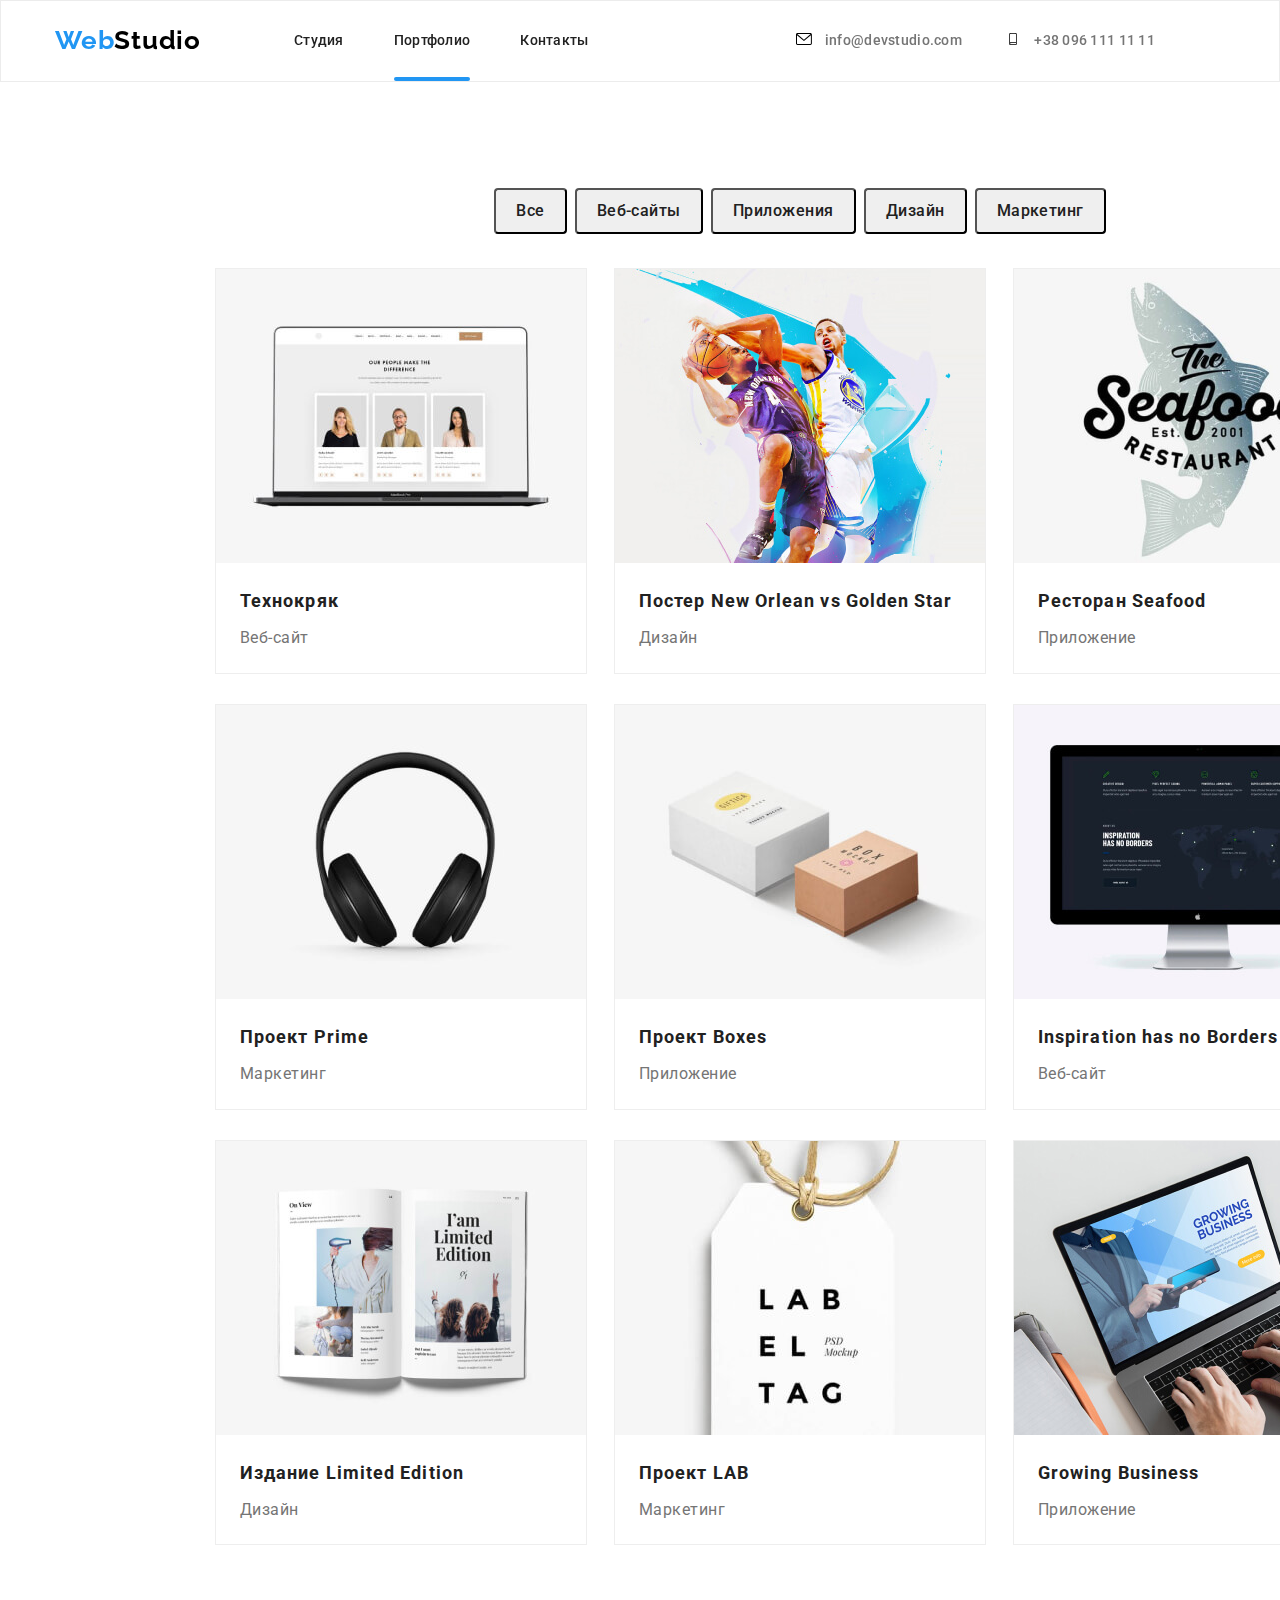
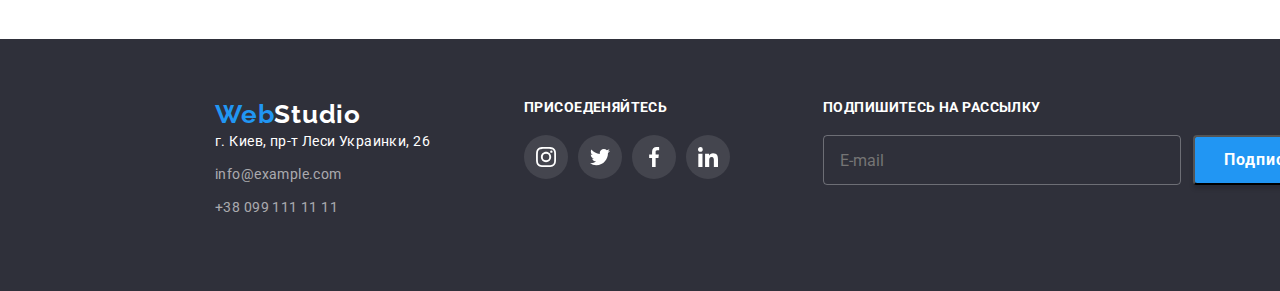
==== portfolio.html @ ed3a832b "Add files via upload" ====
<!DOCTYPE html>
<html lang="en">
  <head>
    <meta charset="UTF-8" />
    <meta name="viewport" content="width=device-width, initial-scale=1.0" />
    <title>Portfolio</title>
    <link
      rel="stylesheet"
      href="https://cdnjs.cloudflare.com/ajax/libs/modern-normalize/1.0.0/modern-normalize.css"
    />
    <link
      href="https://fonts.googleapis.com/css2?family=Raleway:wght@700&family=Roboto:wght@400;500;700&display=swap"
      rel="stylesheet"
    />
    <link rel="stylesheet" href="./css/portfolio.min.css" />
  </head>
  <body>
    <!-- header -->
    <header class="header">
      <div class="container">
        <nav class="navigation">
          <a
            class="logo-navigation-list-link link"
            href="./index.html"
            aria-label="логотип веб студия"
            >Web<span class="logo-color">Studio</span>
          </a>
          <ul class="navigation-list list">
            <li class="navigation-list-item">
              <a class="navigation-list-link link" href="./index.html"
                >Студия</a
              >
            </li>
            <li class="navigation-list-item">
              <div class="item-underline">
                <a class="navigation-list-link link" href="./portfolio.html"
                  >Портфолио</a
                >
                <div class="underline"></div>
              </div>
            </li>
            <li class="navigation-list-item">
              <a class="navigation-list-link link" href="">Контакты</a>
            </li>
          </ul>
        </nav>
        <address class="adress">
          <ul class="list">
            <li>
              <a class="header-link link" href="mailto:info@devstudio.com">
                <svg class="header-link-svg">
                  <use href="./images/sprite.svg#icon-envelope"></use>
                </svg>
                info@devstudio.com
              </a>
            </li>
            <li>
              <a class="header-tel-link link" href="tel:+380961111111"
                ><svg class="header-tel-link-svg">
                  <use href="./images/sprite.svg#icon-smartphone"></use>
                </svg>
                +38 096 111 11 11
              </a>
            </li>
          </ul>
        </address>
      </div>
    </header>
    <!-- projects -->
    <main>
      <!-- <h1>Projects</h1> -->
      <section class="projects">
        <div class="container">
          <ul class="navigation-btn list">
            <li class="navigation-btn-item">
              <button type="button" class="potfolio-btn">Все</button>
            </li>
            <li class="navigation-btn-item">
              <button type="button" class="potfolio-btn">Веб-сайты</button>
            </li>
            <li class="navigation-btn-item">
              <button type="button" class="potfolio-btn">Приложения</button>
            </li>
            <li class="navigation-btn-item">
              <button type="button" class="potfolio-btn">Дизайн</button>
            </li>
            <li class="navigation-btn-item">
              <button type="button" class="potfolio-btn">Маркетинг</button>
            </li>
          </ul>
          <ul class="projects-item list">
            <li class="item">
              <a href=""
                ><div class="projects-item-img-wrapper">
                  <img
                    src="./images/Projects/display-macbook.jpg"
                    alt="display-macbook"
                  />
                  <div class="overlay">
                    <p class="overlay-text">
                      Технокряк это современная площадка распространения
                      коронавируса. Компании используют эту платформу для
                      цифрового шпионажа и атак на защищённые сервера
                      конкурентов.
                    </p>
                  </div>
                </div>
              </a>
              <h2 class="portfolio-title">Технокряк</h2>
              <p class="potfolio-subtitle">Веб-сайт</p>
            </li>
            <li class="item">
              <a href=""
                ><div class="projects-item-img-wrapper">
                  <img
                    src="./images/Projects/play-basketboll.jpg"
                    alt="play-basketboll"
                  />
                  <div class="overlay">
                    <p class="overlay-text">
                      Технокряк это современная площадка распространения
                      коронавируса. Компании используют эту платформу для
                      цифрового шпионажа и атак на защищённые сервера
                      конкурентов.
                    </p>
                  </div>
                </div>
              </a>
              <h2 class="portfolio-title">Постер New Orlean vs Golden Star</h2>
              <p class="potfolio-subtitle">Дизайн</p>
            </li>
            <li class="item">
              <a href=""
                ><div class="projects-item-img-wrapper">
                  <img src="./images/Projects/seafood.jpg" alt="seafood" />
                  <div class="overlay">
                    <p class="overlay-text">
                      Технокряк это современная площадка распространения
                      коронавируса. Компании используют эту платформу для
                      цифрового шпионажа и атак на защищённые сервера
                      конкурентов.
                    </p>
                  </div>
                </div>
              </a>
              <h2 class="portfolio-title">Ресторан Seafood</h2>
              <p class="potfolio-subtitle">Приложение</p>
            </li>
            <li class="item">
              <a href="">
                <div class="projects-item-img-wrapper">
                  <img
                    src="./images/Projects/headphones.jpg"
                    alt="headphones"
                  />
                  <div class="overlay">
                    <p class="overlay-text">
                      Технокряк это современная площадка распространения
                      коронавируса. Компании используют эту платформу для
                      цифрового шпионажа и атак на защищённые сервера
                      конкурентов.
                    </p>
                  </div>
                </div>
              </a>
              <h2 class="portfolio-title">Проект Prime</h2>
              <p class="potfolio-subtitle">Маркетинг</p>
            </li>
            <li class="item">
              <a href="">
                <div class="projects-item-img-wrapper">
                  <img src="./images/Projects/boxes.jpg" alt="boxes" />
                  <div class="overlay">
                    <p class="overlay-text">
                      Технокряк это современная площадка распространения
                      коронавируса. Компании используют эту платформу для
                      цифрового шпионажа и атак на защищённые сервера
                      конкурентов.
                    </p>
                  </div>
                </div>
              </a>

              <h2 class="portfolio-title">Проект Boxes</h2>
              <p class="potfolio-subtitle">Приложение</p>
            </li>
            <li class="item">
              <a href="">
                <div class="projects-item-img-wrapper">
                  <img
                    src="./images/Projects/monitor-of-computer.jpg"
                    alt="monitor of computer"
                  />
                  <div class="overlay">
                    <p class="overlay-text">
                      Технокряк это современная площадка распространения
                      коронавируса. Компании используют эту платформу для
                      цифрового шпионажа и атак на защищённые сервера
                      конкурентов.
                    </p>
                  </div>
                </div>
              </a>

              <h2 lang="en" class="portfolio-title">
                Inspiration has no Borders
              </h2>
              <p class="potfolio-subtitle">Веб-сайт</p>
            </li>
            <li class="item">
              <a href="">
                <div class="projects-item-img-wrapper">
                  <img src="./images/Projects/book.jpg" alt="book" />
                  <div class="overlay">
                    <p class="overlay-text">
                      Технокряк это современная площадка распространения
                      коронавируса. Компании используют эту платформу для
                      цифрового шпионажа и атак на защищённые сервера
                      конкурентов.
                    </p>
                  </div>
                </div>
              </a>
              <h2 class="portfolio-title">Издание Limited Edition</h2>
              <p class="potfolio-subtitle">Дизайн</p>
            </li>
            <li class="item">
              <a href="">
                <div class="projects-item-img-wrapper">
                  <img src="./images/Projects/label.jpg" alt="label" />
                  <div class="overlay">
                    <p class="overlay-text">
                      Технокряк это современная площадка распространения
                      коронавируса. Компании используют эту платформу для
                      цифрового шпионажа и атак на защищённые сервера
                      конкурентов.
                    </p>
                  </div>
                </div>
              </a>

              <h2 class="portfolio-title">Проект LAB</h2>
              <p class="potfolio-subtitle">Маркетинг</p>
            </li>
            <li class="item">
              <a href=""
                ><div class="projects-item-img-wrapper">
                  <img
                    src="./images/Projects/hands-on-keyboard.jpg"
                    alt="hands on keyboard"
                  />
                  <div class="overlay">
                    <p class="overlay-text">
                      Технокряк это современная площадка распространения
                      коронавируса. Компании используют эту платформу для
                      цифрового шпионажа и атак на защищённые сервера
                      конкурентов.
                    </p>
                  </div>
                </div></a
              >

              <h2 class="portfolio-title">Growing Business</h2>
              <p class="potfolio-subtitle">Приложение</p>
            </li>
          </ul>
        </div>
      </section>
    </main>
    <!-- footer -->
    <footer class="footer">
      <div class="container">
        <div>
          <address class="adress">
            <a
              class="logo-navigation-list-link link"
              href="./index.html"
              aria-label="логотип веб студия"
              >Web<span class="footer-logo-color">Studio</span>
            </a>
            <ul class="footer-list list">
              <li class="footer-navigation-item">
                <a
                  class="footer-navigation-list-item link"
                  href="https://goo.gl/maps/fQtyzHrdmxsXW1k68"
                  target="_blank"
                  >г. Киев, пр-т Леси Украинки, 26</a
                >
              </li>
              <li class="footer-navigation-item">
                <a
                  class="footer-navigation-list-link link"
                  href="mailto:info@example.com"
                  >info@example.com</a
                >
              </li>
              <li class="footer-navigation-item">
                <a class="footer-tel-link link" href="tel:+380991111111"
                  >+38 099 111 11 11</a
                >
              </li>
            </ul>
          </address>
        </div>

        <div class="social-link">
          <p class="social-link-footer-title">ПРИСОЕДЕНЯЙТЕСЬ</p>
          <ul class="social-link-footer-list list">
            <li class="footer-social-link-item">
              <a class="footer-social-link" href=""
                ><svg class="footer-social-list-svg">
                  <use href="./images/sprite.svg#icon-instagram"></use>
                </svg>
              </a>
            </li>
            <li class="footer-social-link-item">
              <a class="footer-social-link" href="">
                <svg class="footer-social-list-svg">
                  <use href="./images/sprite.svg#icon-twitter"></use>
                </svg>
              </a>
            </li>
            <li class="footer-social-link-item">
              <a class="footer-social-link" href="">
                <svg class="footer-social-list-svg">
                  <use href="./images/sprite.svg#icon-facebook"></use>
                </svg>
              </a>
            </li>
            <li class="footer-social-link-item">
              <a class="footer-social-link" href="">
                <svg class="footer-social-list-svg">
                  <use href="./images/sprite.svg#icon-linkedin"></use>
                </svg>
              </a>
            </li>
          </ul>
        </div>

        <div class="email-form">
          <p class="email-form-title">подпишитесь на рассылку</p>
          <div class="container-email-form">
            <form action="#" class="footer-email-form">
              <input
                type="email"
                class="footer-contact-form-input"
                name="user-email"
                placeholder="E-mail"
              />
              <button type="button" class="email-form-btn">Подписаться</button>
            </form>
          </div>
        </div>
      </div>
    </footer>
  </body>
</html>
---- css/portfolio.min.css ----
.visually-hidden{position:absolute !important;clip:rect(1px 1px 1px 1px);clip:rect(1px, 1px, 1px, 1px);padding:0 !important;border:0 !important;height:1px !important;width:1px !important;overflow:hidden}*,*::before,*::after{margin:0;padding:0}body{font-family:"Roboto",sans-serif;font-style:normal;width:1600px;margin:auto}.list{list-style:none}.link{text-decoration:none}.adress{font-style:normal}img{display:block}.container{width:1200;padding:0 15px;margin:0 auto}.container .about-list{display:-webkit-box;display:-ms-flexbox;display:flex;width:1200px;padding:0 15px;margin:0 auto}.clients .container{margin-bottom:94px;width:1200px}.footer .container{display:-webkit-box;display:-ms-flexbox;display:flex;width:1200px;height:252px;padding:60px 15px}.container-img{position:relative}.header .container{display:-webkit-box;display:-ms-flexbox;display:flex;-webkit-box-align:center;-ms-flex-align:center;align-items:center;width:1200px;padding:0 15px}.hero .container{text-align:center;padding-top:81px}.qualitys .container{display:-webkit-box;display:-ms-flexbox;display:flex;width:1200px;padding-bottom:94px;padding-top:94px}.projects .container{width:1200px;margin-top:94px;margin-bottom:94px}.command .container{width:1200px;padding:0 15px;margin:0 auto}.logo-color{color:#000000}.logo-navigation-list-link{font-family:"Raleway",sans-serif;font-style:normal;font-weight:700;font-size:26px;line-height:1.19;letter-spacing:0.03em;color:#2196f3;margin-right:93px}.navigation-btn{display:-webkit-box;display:-ms-flexbox;display:flex;padding-top:94px;-webkit-box-pack:center;-ms-flex-pack:center;justify-content:center}.navigation-btn-item:not(:last-child){margin-right:8px}.potfolio-btn{font-family:"Roboto",sans-serif;font-weight:500;font-size:16px;line-height:1.63;letter-spacing:0.03em;color:#212121;padding:8px 20px;cursor:pointer;border-radius:4px;-webkit-transition-duration:250ms;transition-duration:250ms;-webkit-transition-timing-function:cubic-bezier(0.4, 0, 0.2, 1);transition-timing-function:cubic-bezier(0.4, 0, 0.2, 1)}.potfolio-btn:hover,.potfolio-btn:focus{background-color:#2196f3;color:#ffffff}.header{position:fixed;width:100%;padding:24px 0 25px 0;border:1px solid #ececec;z-index:1;top:0;left:0}.header-link{font-weight:500;font-size:14px;line-height:1.14;letter-spacing:0.02em;margin-right:43px;color:#757575;-webkit-transition-duration:250ms;transition-duration:250ms;-webkit-transition-timing-function:cubic-bezier(0.4, 0, 0.2, 1);transition-timing-function:cubic-bezier(0.4, 0, 0.2, 1)}.header-link:hover,.header-link:focus{color:#2196f3}.header-link-svg{display:inline-block;width:16px;height:12px;margin:auto;margin-right:10px;color:#757575}.header-link:hover .header-link-svg{fill:#2196f3}.header-tel-link{font-weight:500;font-size:14px;line-height:1.14;letter-spacing:0.02em;color:#757575;-webkit-transition-duration:250ms;transition-duration:250ms;-webkit-transition-timing-function:cubic-bezier(0.4, 0, 0.2, 1);transition-timing-function:cubic-bezier(0.4, 0, 0.2, 1)}.header-tel-link:hover{color:#2196f3}.header-tel-link-svg{display:inline-block;width:16px;height:12px;margin-right:10px;margin-bottom:0}.header-tel-link:hover .header-tel-link-svg{fill:#2196f3}.navigation{display:-webkit-box;display:-ms-flexbox;display:flex;-webkit-box-align:center;-ms-flex-align:center;align-items:center}.navigation-list{display:-webkit-box;display:-ms-flexbox;display:flex}.navigation-list-item:not(:last-child){margin-right:50px}.navigation-list-link{font-weight:500;font-size:14px;line-height:1.14;letter-spacing:0.02em;color:#212121;-webkit-transition-duration:250ms;transition-duration:250ms;-webkit-transition-timing-function:cubic-bezier(0.4, 0, 0.2, 1);transition-timing-function:cubic-bezier(0.4, 0, 0.2, 1)}.navigation-list-link:hover,.navigation-list-link:focus{color:#2196f3}.adress{margin-right:70px}.adress .list{display:-webkit-box;display:-ms-flexbox;display:flex}.header .adress{margin-left:auto}.item-underline{display:block;content:"";position:relative}.underline:after{display:block;position:absolute;content:"";width:100%;height:4px;background-color:#2196f3;border-radius:2px;margin-top:27px}.portfolio-title{font-family:"Roboto",sans-serif;font-weight:700;font-size:18px;line-height:2;letter-spacing:0.06em;color:#212121;margin:20px 24px 4px 24px}.potfolio-subtitle{font-family:"Roboto",sans-serif;font-weight:400;font-size:16px;line-height:1.86;letter-spacing:0.03em;color:#757575;margin:0px 24px 20px 24px}.projects-item{display:-webkit-box;display:-ms-flexbox;display:flex;-webkit-box-pack:justify;-ms-flex-pack:justify;justify-content:space-between;-ms-flex-wrap:wrap;flex-wrap:wrap}.projects-item .item{margin-right:26px;margin-bottom:30px}.projects-item .item:nth-child(3n){margin-right:0}.projects-item .item:nth-last-child(-n+3){margin-bottom:0}.projects-item .item:nth-child(-n+3){margin-top:34px}.projects-item-img-wrapper{position:relative;overflow:hidden}.item{border:1px solid #eeeeee;-webkit-transition-duration:50ms;transition-duration:50ms;-webkit-transition-timing-function:cubic-bezier(0.4, 0, 0.2, 1);transition-timing-function:cubic-bezier(0.4, 0, 0.2, 1)}.item:hover{-webkit-box-shadow:0px 1px 1px rgba(0,0,0,0.12),0px 4px 4px rgba(0,0,0,0.06),1px 4px 6px rgba(0,0,0,0.16);box-shadow:0px 1px 1px rgba(0,0,0,0.12),0px 4px 4px rgba(0,0,0,0.06),1px 4px 6px rgba(0,0,0,0.16)}.overlay{position:absolute;top:0;left:0;display:-webkit-box;display:-ms-flexbox;display:flex;-webkit-box-pack:center;-ms-flex-pack:center;justify-content:center;-webkit-box-align:end;-ms-flex-align:end;align-items:end;padding:62px 24px;width:100%;height:100%;background:rgba(33,150,243,0.9);opacity:0;-webkit-transform:translateY(100%);transform:translateY(100%);-webkit-transition:500ms linear;transition:500ms linear;-webkit-transition-duration:250ms;transition-duration:250ms;-webkit-transition-timing-function:cubic-bezier(0.4, 0, 0.2, 1);transition-timing-function:cubic-bezier(0.4, 0, 0.2, 1)}.overlay-text{display:-webkit-box;display:-ms-flexbox;display:flex;font-family:Roboto;font-size:18px;font-style:normal;font-weight:400;line-height:28px;letter-spacing:0.03em;text-align:left;color:#ffffff}.item:hover .overlay{display:-webkit-box;display:-ms-flexbox;display:flex;opacity:1;-webkit-transform:translateY(0%);transform:translateY(0%)}.footer{background-color:#2f303a}.footer-logo-color{color:#ffffff}.footer-list{display:block;-webkit-box-orient:vertical;-webkit-box-direction:normal;-ms-flex-direction:column;flex-direction:column;margin-bottom:60px}.footer-navigation-item{margin-bottom:9px}.footer-navigation-list-item{font-family:"Roboto",sans-serif;font-weight:400;font-size:14px;line-height:1.71;letter-spacing:0.03em;color:#ffffff}.footer-navigation-list-link,.footer-tel-link{font-family:"Roboto",sans-serif;font-weight:400;font-size:14px;line-height:1.71;letter-spacing:0.03em;color:rgba(255,255,255,0.6)}.footer-social-link-item{display:-webkit-box;display:-ms-flexbox;display:flex;-webkit-box-pack:center;-ms-flex-pack:center;justify-content:center;-webkit-box-align:center;-ms-flex-align:center;align-items:center;width:44px;height:44px;background-color:#fff;border-radius:50%;margin-top:20px;background:rgba(255,255,255,0.1);cursor:pointer;-webkit-transition-duration:250ms;transition-duration:250ms;-webkit-transition-timing-function:cubic-bezier(0.4, 0, 0.2, 1);transition-timing-function:cubic-bezier(0.4, 0, 0.2, 1)}.footer-social-link-item:not(:last-child){margin-right:10px}.footer-social-link-item:hover{background-color:#2196f3}.footer-social-list-svg{width:20px;height:20px;fill:#fff}.footer-social-link{display:-webkit-box;display:-ms-flexbox;display:flex}.footer-contact-form-input{width:358px;height:50px;border:1px solid rgba(255,255,255,0.3);background-color:rgba(255,255,255,0);border-radius:4px;padding:16px;margin-right:12px}.footer-email-form{display:-webkit-box;display:-ms-flexbox;display:flex;width:100%}.adress{margin-right:70px}.adress.logo-navigation-list-link{display:block;margin-bottom:20px}.social-link-footer-title{font-family:"Roboto",sans-serif;font-style:normal;font-weight:700;font-size:14px;line-height:16px;letter-spacing:0.03em;color:#ffffff}.social-link-footer-list{display:-webkit-box;display:-ms-flexbox;display:flex}.email-form{margin-left:93px}.email-form-title{width:219px;height:16px;font-family:"Roboto",sans-serif;font-style:normal;font-weight:700;font-size:14px;line-height:16px;letter-spacing:0.03em;text-transform:uppercase;color:#ffffff;margin-bottom:20px}.email-form-btn{width:200px;height:50px;background:#2196f3;-webkit-box-shadow:0px 4px 4px rgba(0,0,0,0.15);box-shadow:0px 4px 4px rgba(0,0,0,0.15);border-radius:4px;font-family:Roboto;font-style:normal;font-weight:bold;font-size:16px;line-height:30px;display:-webkit-box;display:-ms-flexbox;display:flex;-webkit-box-align:center;-ms-flex-align:center;align-items:center;text-align:center;letter-spacing:0.06em;padding-left:29px;color:#ffffff}.email-form-btn::after{content:"";width:24px;height:24px;margin-left:10px;background-image:url(../images/send.svg)}.container-email-form{display:-webkit-box;display:-ms-flexbox;display:flex;width:570px;height:86px}
/*# sourceMappingURL=portfolio.min.css.map */
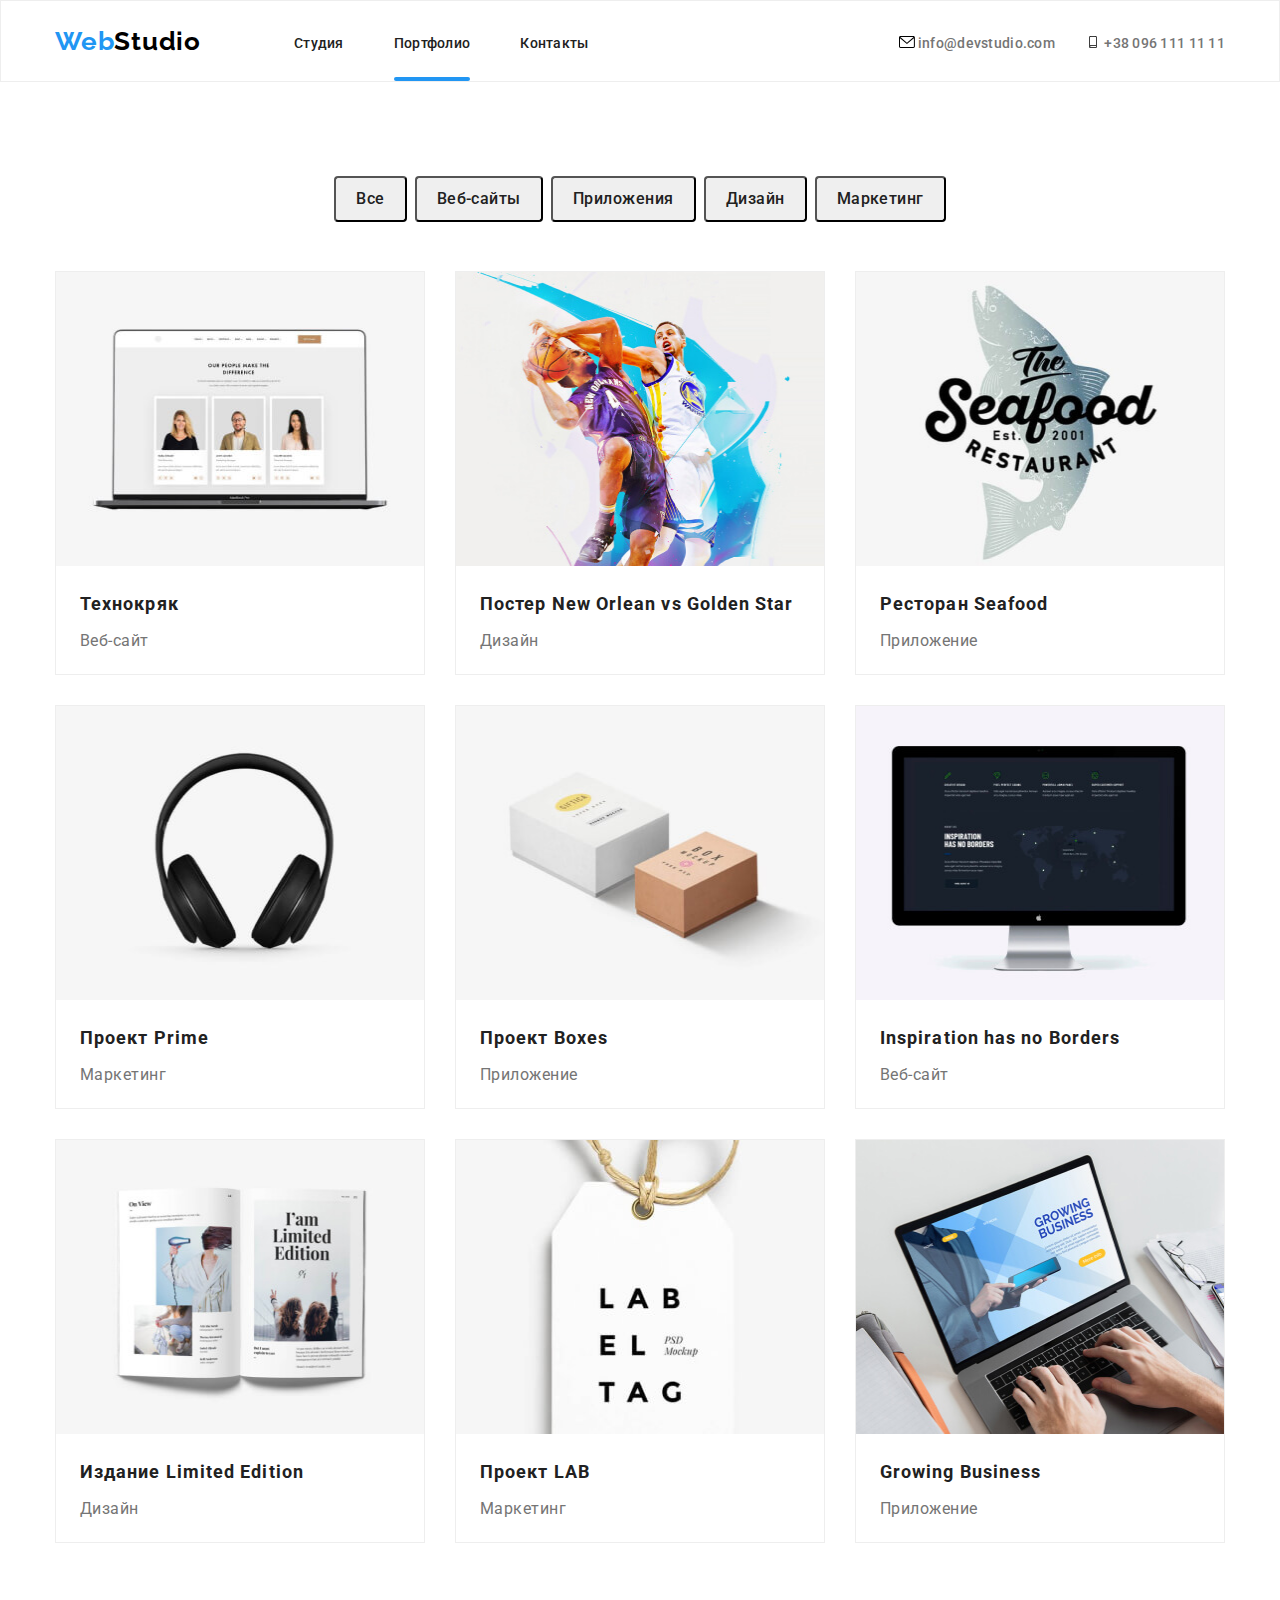
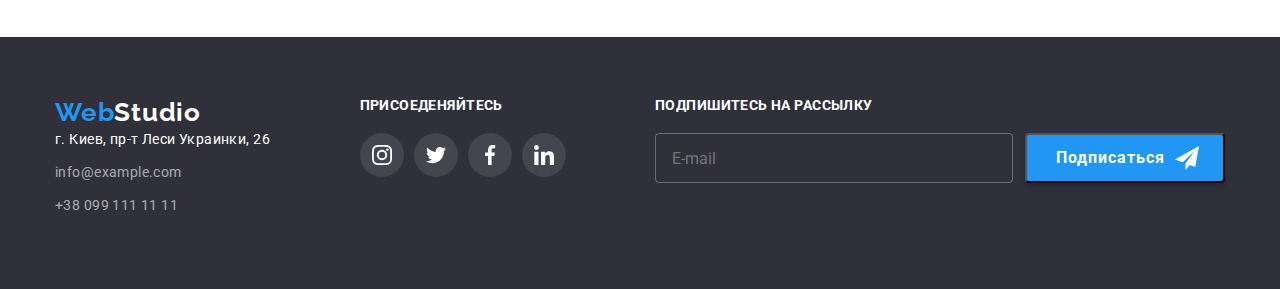
==== commit 5f6e87e5: "." ====
--- a/portfolio.html
+++ b/portfolio.html
@@ -16,6 +16,7 @@
   </head>
   <body>
     <!-- header -->
+
     <header class="header">
       <div class="container">
         <nav class="navigation">
@@ -23,52 +24,79 @@
             class="logo-navigation-list-link link"
             href="./index.html"
             aria-label="логотип веб студия"
-            >Web<span class="logo-color">Studio</span>
-          </a>
-          <ul class="navigation-list list">
-            <li class="navigation-list-item">
-              <a class="navigation-list-link link" href="./index.html"
-                >Студия</a
-              >
-            </li>
-            <li class="navigation-list-item">
-              <div class="item-underline">
-                <a class="navigation-list-link link" href="./portfolio.html"
-                  >Портфолио</a
-                >
-                <div class="underline"></div>
-              </div>
-            </li>
-            <li class="navigation-list-item">
-              <a class="navigation-list-link link" href="">Контакты</a>
-            </li>
-          </ul>
+            >Web<span class="logo-color">Studio</span></a
+          >
+          <button
+            type="button"
+            class="menu-button"
+            aria-expanded="false"
+            aria-controls="menu-container"
+            data-menu-button
+          >
+            <svg
+              width="40"
+              height="40"
+              aria-label="Переключатель мобильного меню"
+            >
+              <use class="icon-cross" href="./images/sprite.svg#cross"></use>
+              <use
+                class="icon-menu"
+                href="./images/sprite.svg#menu-burger"
+              ></use>
+            </svg>
+          </button>
+
+          <div class="menu-container" id="menu-container" data-menu>
+            <div class="nav">
+              <ul class="navigation-list list">
+                <li class="navigation-list-item">
+                  <a class="navigation-list-link link" href="./index.html"
+                    >Студия</a
+                  >
+                </li>
+                <li class="navigation-list-item">
+                  <div class="item-underline">
+                    <a class="navigation-list-link link" href="./portfolio.html"
+                      >Портфолио</a
+                    >
+                    <div class="underline"></div>
+                  </div>
+                </li>
+                <li class="navigation-list-item">
+                  <a class="navigation-list-link link" href="">Контакты</a>
+                </li>
+              </ul>
+            </div>
+            <div class="menu-contacts">
+              <address class="adress">
+                <ul class="list">
+                  <li class="header-link-item">
+                    <a class="header-link link" href="mailto:info@devstudio.com"
+                      ><svg class="header-link-svg">
+                        <use href="./images/sprite.svg#icon-envelope"></use>
+                      </svg>
+                      info@devstudio.com
+                    </a>
+                  </li>
+                  <li class="header-tel-link-item">
+                    <a class="header-tel-link link" href="tel:+380961111111"
+                      ><svg class="header-tel-link-svg">
+                        <use href="./images/sprite.svg#icon-smartphone"></use>
+                      </svg>
+                      +38 096 111 11 11
+                    </a>
+                  </li>
+                </ul>
+              </address>
+            </div>
+          </div>
         </nav>
-        <address class="adress">
-          <ul class="list">
-            <li>
-              <a class="header-link link" href="mailto:info@devstudio.com">
-                <svg class="header-link-svg">
-                  <use href="./images/sprite.svg#icon-envelope"></use>
-                </svg>
-                info@devstudio.com
-              </a>
-            </li>
-            <li>
-              <a class="header-tel-link link" href="tel:+380961111111"
-                ><svg class="header-tel-link-svg">
-                  <use href="./images/sprite.svg#icon-smartphone"></use>
-                </svg>
-                +38 096 111 11 11
-              </a>
-            </li>
-          </ul>
-        </address>
       </div>
     </header>
+
     <!-- projects -->
+
     <main>
-      <!-- <h1>Projects</h1> -->
       <section class="projects">
         <div class="container">
           <ul class="navigation-btn list">
@@ -93,6 +121,7 @@
               <a href=""
                 ><div class="projects-item-img-wrapper">
                   <img
+                    class="projects-item-img"
                     src="./images/Projects/display-macbook.jpg"
                     alt="display-macbook"
                   />
@@ -113,6 +142,7 @@
               <a href=""
                 ><div class="projects-item-img-wrapper">
                   <img
+                    class="projects-item-img"
                     src="./images/Projects/play-basketboll.jpg"
                     alt="play-basketboll"
                   />
@@ -132,7 +162,11 @@
             <li class="item">
               <a href=""
                 ><div class="projects-item-img-wrapper">
-                  <img src="./images/Projects/seafood.jpg" alt="seafood" />
+                  <img
+                    class="projects-item-img"
+                    src="./images/Projects/seafood.jpg"
+                    alt="seafood"
+                  />
                   <div class="overlay">
                     <p class="overlay-text">
                       Технокряк это современная площадка распространения
@@ -150,6 +184,7 @@
               <a href="">
                 <div class="projects-item-img-wrapper">
                   <img
+                    class="projects-item-img"
                     src="./images/Projects/headphones.jpg"
                     alt="headphones"
                   />
@@ -169,7 +204,11 @@
             <li class="item">
               <a href="">
                 <div class="projects-item-img-wrapper">
-                  <img src="./images/Projects/boxes.jpg" alt="boxes" />
+                  <img
+                    class="projects-item-img"
+                    src="./images/Projects/boxes.jpg"
+                    alt="boxes"
+                  />
                   <div class="overlay">
                     <p class="overlay-text">
                       Технокряк это современная площадка распространения
@@ -188,6 +227,7 @@
               <a href="">
                 <div class="projects-item-img-wrapper">
                   <img
+                    class="projects-item-img"
                     src="./images/Projects/monitor-of-computer.jpg"
                     alt="monitor of computer"
                   />
@@ -210,7 +250,11 @@
             <li class="item">
               <a href="">
                 <div class="projects-item-img-wrapper">
-                  <img src="./images/Projects/book.jpg" alt="book" />
+                  <img
+                    class="projects-item-img"
+                    src="./images/Projects/book.jpg"
+                    alt="book"
+                  />
                   <div class="overlay">
                     <p class="overlay-text">
                       Технокряк это современная площадка распространения
@@ -227,7 +271,11 @@
             <li class="item">
               <a href="">
                 <div class="projects-item-img-wrapper">
-                  <img src="./images/Projects/label.jpg" alt="label" />
+                  <img
+                    class="projects-item-img"
+                    src="./images/Projects/label.jpg"
+                    alt="label"
+                  />
                   <div class="overlay">
                     <p class="overlay-text">
                       Технокряк это современная площадка распространения
@@ -246,6 +294,7 @@
               <a href=""
                 ><div class="projects-item-img-wrapper">
                   <img
+                    class="projects-item-img"
                     src="./images/Projects/hands-on-keyboard.jpg"
                     alt="hands on keyboard"
                   />
@@ -353,5 +402,6 @@
         </div>
       </div>
     </footer>
+    <script src="./js/menu.js"></script>
   </body>
 </html>
--- a/css/portfolio.min.css
+++ b/css/portfolio.min.css
@@ -1,2 +1,2 @@
-.visually-hidden{position:absolute !important;clip:rect(1px 1px 1px 1px);clip:rect(1px, 1px, 1px, 1px);padding:0 !important;border:0 !important;height:1px !important;width:1px !important;overflow:hidden}*,*::before,*::after{margin:0;padding:0}body{font-family:"Roboto",sans-serif;font-style:normal;width:1600px;margin:auto}.list{list-style:none}.link{text-decoration:none}.adress{font-style:normal}img{display:block}.container{width:1200;padding:0 15px;margin:0 auto}.container .about-list{display:-webkit-box;display:-ms-flexbox;display:flex;width:1200px;padding:0 15px;margin:0 auto}.clients .container{margin-bottom:94px;width:1200px}.footer .container{display:-webkit-box;display:-ms-flexbox;display:flex;width:1200px;height:252px;padding:60px 15px}.container-img{position:relative}.header .container{display:-webkit-box;display:-ms-flexbox;display:flex;-webkit-box-align:center;-ms-flex-align:center;align-items:center;width:1200px;padding:0 15px}.hero .container{text-align:center;padding-top:81px}.qualitys .container{display:-webkit-box;display:-ms-flexbox;display:flex;width:1200px;padding-bottom:94px;padding-top:94px}.projects .container{width:1200px;margin-top:94px;margin-bottom:94px}.command .container{width:1200px;padding:0 15px;margin:0 auto}.logo-color{color:#000000}.logo-navigation-list-link{font-family:"Raleway",sans-serif;font-style:normal;font-weight:700;font-size:26px;line-height:1.19;letter-spacing:0.03em;color:#2196f3;margin-right:93px}.navigation-btn{display:-webkit-box;display:-ms-flexbox;display:flex;padding-top:94px;-webkit-box-pack:center;-ms-flex-pack:center;justify-content:center}.navigation-btn-item:not(:last-child){margin-right:8px}.potfolio-btn{font-family:"Roboto",sans-serif;font-weight:500;font-size:16px;line-height:1.63;letter-spacing:0.03em;color:#212121;padding:8px 20px;cursor:pointer;border-radius:4px;-webkit-transition-duration:250ms;transition-duration:250ms;-webkit-transition-timing-function:cubic-bezier(0.4, 0, 0.2, 1);transition-timing-function:cubic-bezier(0.4, 0, 0.2, 1)}.potfolio-btn:hover,.potfolio-btn:focus{background-color:#2196f3;color:#ffffff}.header{position:fixed;width:100%;padding:24px 0 25px 0;border:1px solid #ececec;z-index:1;top:0;left:0}.header-link{font-weight:500;font-size:14px;line-height:1.14;letter-spacing:0.02em;margin-right:43px;color:#757575;-webkit-transition-duration:250ms;transition-duration:250ms;-webkit-transition-timing-function:cubic-bezier(0.4, 0, 0.2, 1);transition-timing-function:cubic-bezier(0.4, 0, 0.2, 1)}.header-link:hover,.header-link:focus{color:#2196f3}.header-link-svg{display:inline-block;width:16px;height:12px;margin:auto;margin-right:10px;color:#757575}.header-link:hover .header-link-svg{fill:#2196f3}.header-tel-link{font-weight:500;font-size:14px;line-height:1.14;letter-spacing:0.02em;color:#757575;-webkit-transition-duration:250ms;transition-duration:250ms;-webkit-transition-timing-function:cubic-bezier(0.4, 0, 0.2, 1);transition-timing-function:cubic-bezier(0.4, 0, 0.2, 1)}.header-tel-link:hover{color:#2196f3}.header-tel-link-svg{display:inline-block;width:16px;height:12px;margin-right:10px;margin-bottom:0}.header-tel-link:hover .header-tel-link-svg{fill:#2196f3}.navigation{display:-webkit-box;display:-ms-flexbox;display:flex;-webkit-box-align:center;-ms-flex-align:center;align-items:center}.navigation-list{display:-webkit-box;display:-ms-flexbox;display:flex}.navigation-list-item:not(:last-child){margin-right:50px}.navigation-list-link{font-weight:500;font-size:14px;line-height:1.14;letter-spacing:0.02em;color:#212121;-webkit-transition-duration:250ms;transition-duration:250ms;-webkit-transition-timing-function:cubic-bezier(0.4, 0, 0.2, 1);transition-timing-function:cubic-bezier(0.4, 0, 0.2, 1)}.navigation-list-link:hover,.navigation-list-link:focus{color:#2196f3}.adress{margin-right:70px}.adress .list{display:-webkit-box;display:-ms-flexbox;display:flex}.header .adress{margin-left:auto}.item-underline{display:block;content:"";position:relative}.underline:after{display:block;position:absolute;content:"";width:100%;height:4px;background-color:#2196f3;border-radius:2px;margin-top:27px}.portfolio-title{font-family:"Roboto",sans-serif;font-weight:700;font-size:18px;line-height:2;letter-spacing:0.06em;color:#212121;margin:20px 24px 4px 24px}.potfolio-subtitle{font-family:"Roboto",sans-serif;font-weight:400;font-size:16px;line-height:1.86;letter-spacing:0.03em;color:#757575;margin:0px 24px 20px 24px}.projects-item{display:-webkit-box;display:-ms-flexbox;display:flex;-webkit-box-pack:justify;-ms-flex-pack:justify;justify-content:space-between;-ms-flex-wrap:wrap;flex-wrap:wrap}.projects-item .item{margin-right:26px;margin-bottom:30px}.projects-item .item:nth-child(3n){margin-right:0}.projects-item .item:nth-last-child(-n+3){margin-bottom:0}.projects-item .item:nth-child(-n+3){margin-top:34px}.projects-item-img-wrapper{position:relative;overflow:hidden}.item{border:1px solid #eeeeee;-webkit-transition-duration:50ms;transition-duration:50ms;-webkit-transition-timing-function:cubic-bezier(0.4, 0, 0.2, 1);transition-timing-function:cubic-bezier(0.4, 0, 0.2, 1)}.item:hover{-webkit-box-shadow:0px 1px 1px rgba(0,0,0,0.12),0px 4px 4px rgba(0,0,0,0.06),1px 4px 6px rgba(0,0,0,0.16);box-shadow:0px 1px 1px rgba(0,0,0,0.12),0px 4px 4px rgba(0,0,0,0.06),1px 4px 6px rgba(0,0,0,0.16)}.overlay{position:absolute;top:0;left:0;display:-webkit-box;display:-ms-flexbox;display:flex;-webkit-box-pack:center;-ms-flex-pack:center;justify-content:center;-webkit-box-align:end;-ms-flex-align:end;align-items:end;padding:62px 24px;width:100%;height:100%;background:rgba(33,150,243,0.9);opacity:0;-webkit-transform:translateY(100%);transform:translateY(100%);-webkit-transition:500ms linear;transition:500ms linear;-webkit-transition-duration:250ms;transition-duration:250ms;-webkit-transition-timing-function:cubic-bezier(0.4, 0, 0.2, 1);transition-timing-function:cubic-bezier(0.4, 0, 0.2, 1)}.overlay-text{display:-webkit-box;display:-ms-flexbox;display:flex;font-family:Roboto;font-size:18px;font-style:normal;font-weight:400;line-height:28px;letter-spacing:0.03em;text-align:left;color:#ffffff}.item:hover .overlay{display:-webkit-box;display:-ms-flexbox;display:flex;opacity:1;-webkit-transform:translateY(0%);transform:translateY(0%)}.footer{background-color:#2f303a}.footer-logo-color{color:#ffffff}.footer-list{display:block;-webkit-box-orient:vertical;-webkit-box-direction:normal;-ms-flex-direction:column;flex-direction:column;margin-bottom:60px}.footer-navigation-item{margin-bottom:9px}.footer-navigation-list-item{font-family:"Roboto",sans-serif;font-weight:400;font-size:14px;line-height:1.71;letter-spacing:0.03em;color:#ffffff}.footer-navigation-list-link,.footer-tel-link{font-family:"Roboto",sans-serif;font-weight:400;font-size:14px;line-height:1.71;letter-spacing:0.03em;color:rgba(255,255,255,0.6)}.footer-social-link-item{display:-webkit-box;display:-ms-flexbox;display:flex;-webkit-box-pack:center;-ms-flex-pack:center;justify-content:center;-webkit-box-align:center;-ms-flex-align:center;align-items:center;width:44px;height:44px;background-color:#fff;border-radius:50%;margin-top:20px;background:rgba(255,255,255,0.1);cursor:pointer;-webkit-transition-duration:250ms;transition-duration:250ms;-webkit-transition-timing-function:cubic-bezier(0.4, 0, 0.2, 1);transition-timing-function:cubic-bezier(0.4, 0, 0.2, 1)}.footer-social-link-item:not(:last-child){margin-right:10px}.footer-social-link-item:hover{background-color:#2196f3}.footer-social-list-svg{width:20px;height:20px;fill:#fff}.footer-social-link{display:-webkit-box;display:-ms-flexbox;display:flex}.footer-contact-form-input{width:358px;height:50px;border:1px solid rgba(255,255,255,0.3);background-color:rgba(255,255,255,0);border-radius:4px;padding:16px;margin-right:12px}.footer-email-form{display:-webkit-box;display:-ms-flexbox;display:flex;width:100%}.adress{margin-right:70px}.adress.logo-navigation-list-link{display:block;margin-bottom:20px}.social-link-footer-title{font-family:"Roboto",sans-serif;font-style:normal;font-weight:700;font-size:14px;line-height:16px;letter-spacing:0.03em;color:#ffffff}.social-link-footer-list{display:-webkit-box;display:-ms-flexbox;display:flex}.email-form{margin-left:93px}.email-form-title{width:219px;height:16px;font-family:"Roboto",sans-serif;font-style:normal;font-weight:700;font-size:14px;line-height:16px;letter-spacing:0.03em;text-transform:uppercase;color:#ffffff;margin-bottom:20px}.email-form-btn{width:200px;height:50px;background:#2196f3;-webkit-box-shadow:0px 4px 4px rgba(0,0,0,0.15);box-shadow:0px 4px 4px rgba(0,0,0,0.15);border-radius:4px;font-family:Roboto;font-style:normal;font-weight:bold;font-size:16px;line-height:30px;display:-webkit-box;display:-ms-flexbox;display:flex;-webkit-box-align:center;-ms-flex-align:center;align-items:center;text-align:center;letter-spacing:0.06em;padding-left:29px;color:#ffffff}.email-form-btn::after{content:"";width:24px;height:24px;margin-left:10px;background-image:url(../images/send.svg)}.container-email-form{display:-webkit-box;display:-ms-flexbox;display:flex;width:570px;height:86px}
+.visually-hidden{position:absolute !important;clip:rect(1px 1px 1px 1px);clip:rect(1px, 1px, 1px, 1px);padding:0 !important;border:0 !important;height:1px !important;width:1px !important;overflow:hidden}*,*::before,*::after{margin:0;padding:0}body{font-family:"Roboto",sans-serif;font-style:normal}.list{list-style:none}.link{text-decoration:none}.adress{font-style:normal}img{display:block}@media screen and (min-width: 480px){.container{width:480px;margin:0 auto}.hero .container{width:360px;text-align:center}.header .container{position:relative;padding:0 15px}.command .container{width:480px}.clients .container{width:480px}.footer .container{display:block;width:480px;height:603px;padding:60px 15px}.projects .container{width:480px;padding:60px 15px}}@media screen and (max-width: 479px){.hero .container{text-align:center}}@media screen and (min-width: 768px){.container{width:768px}.qualitys .container{display:flex;width:768px}.command .container{display:flex;width:768px}.clients .container{width:768px}.footer .container{display:flex;flex-wrap:wrap;justify-content:space-around;width:768px;height:463px;padding:60px 15px}.projects .container{width:768px;padding:60px 15px}}@media screen and (min-width: 1200px){.container{width:1200px}.hero .container{width:696px;text-align:center}.qualitys .container{display:flex;width:1200px}.container .about-list{display:flex;width:1200px;padding:0 15px;margin:0 auto}.command .container{display:flex;width:1200px}.clients .container{width:1200px}.footer .container{display:flex;justify-content:space-between;width:1200px;height:252px;padding:60px 15px}.projects .container{width:1200px;padding:94px 15px}}.logo-color{color:#000000}.logo-navigation-list-link{font-family:"Raleway",sans-serif;font-style:normal;font-weight:700;font-size:26px;line-height:1.19;letter-spacing:0.03em;color:#2196f3}@media screen and (min-width: 768px){.logo-navigation-list-link{font-size:24px;line-height:28px}}@media screen and (min-width: 1200px){.logo-navigation-list-link{font-size:26px;line-height:31px}}.navigation-btn{display:flex;flex-wrap:wrap;justify-content:start;margin-bottom:25px}.navigation-btn-item:not(:last-child){margin-right:8px;margin-bottom:15px}.potfolio-btn{font-family:"Roboto",sans-serif;font-weight:500;font-size:16px;line-height:1.63;letter-spacing:0.03em;color:#212121;padding:8px 20px;cursor:pointer;border-radius:4px;transition-duration:250ms;transition-timing-function:cubic-bezier(0.4, 0, 0.2, 1)}.potfolio-btn:hover,.potfolio-btn:focus{background-color:#2196f3;color:#ffffff}@media screen and (min-width: 768px){.navigation-btn{flex-wrap:nowrap;padding:0 63px}}@media screen and (min-width: 1200px){.navigation-btn{justify-content:center;margin-bottom:0}}.header{position:relative;border:1px solid #eeeeee}.header-link{font-weight:500;font-size:14px;line-height:1.14;letter-spacing:0.02em;color:#757575;transition-duration:250ms;transition-timing-function:cubic-bezier(0.4, 0, 0.2, 1)}.header-link:hover,.header-link:focus{color:#2196f3}.header-link-svg{display:inline-block;width:16px;height:12px;margin:auto;color:#757575}.header-link:hover .header-link-svg{fill:#2196f3}.header-tel-link{font-weight:500;font-size:14px;line-height:1.14;letter-spacing:0.02em;color:#757575;transition-duration:250ms;transition-timing-function:cubic-bezier(0.4, 0, 0.2, 1)}.header-tel-link:hover{color:#2196f3}.header-tel-link-svg{display:inline-block;width:16px;height:12px;margin-bottom:0}.header-tel-link:hover .header-tel-link-svg{fill:#2196f3}.nav{display:block;margin-bottom:60px}@media screen and (min-width: 768px){.nav{margin-bottom:0}.nav .nav{margin-left:93px}}@media screen and (min-width: 768px){.nav{margin-left:93px}}.navigation-list-item:not(:last-child){margin-bottom:40px}@media screen and (min-width: 768px){.navigation-list-item:not(:last-child){margin-bottom:0;margin-right:50px}}.menu-contacts .adress{margin:0 auto}@media screen and (min-width: 1200px){.header .adress .list{display:flex;margin-left:305px}}.header .adress .list .header-link{margin-right:30px}@media screen and (max-width: 767px){.header .adress .list .header-link{margin-right:0}}.header .navigation{display:flex;align-items:center;justify-content:space-between;min-height:80px}.navigation-list-link{font-weight:500;font-size:14px;line-height:1.14;letter-spacing:0.02em;color:#212121;transition-duration:250ms;transition-timing-function:cubic-bezier(0.4, 0, 0.2, 1)}.navigation-list-link:hover,.navigation-list-link:focus{color:#2196f3}.item-underline{display:inline-block;content:"";position:relative}.underline:after{display:block;position:absolute;content:"";width:100%;height:4px;background-color:#2196f3;border-radius:2px;margin-top:8px}@media screen and (min-width: 768px){.underline:after{margin-top:24px}}.menu-button{display:inline-flex;margin:0;padding:0;border:none;background-color:transparent}.menu-button:hover,.menu-button:focus{fill:#2196f3}@media screen and (min-width: 768px){.menu-button{display:none}}.menu-button .icon-cross{display:none}.menu-button.is-open .icon-cross{display:block}.menu-button.is-open .icon-menu{display:none}.menu-container{padding-top:60px;padding-bottom:60px;text-align:center;font-size:20px;background-color:#fff;box-shadow:0px 4px 8px rgba(0,0,0,0.04),0px 2px 4px rgba(0,0,0,0.08),0px 1px 3px rgba(0,0,0,0.16)}@media screen and (max-width: 767px){.menu-container{display:none;position:absolute;top:100%;left:0;width:100%;height:400px}.menu-container.is-open{display:block;z-index:99}}@media screen and (min-width: 768px){.menu-container{display:flex;padding:0;max-height:80px;flex-grow:1;justify-content:space-between;align-items:center}.menu-container .navigation-list{display:flex}.menu-container .menu-container{display:flex;box-shadow:none}}@media screen and (min-width: 768px){.menu-container{box-shadow:none}}.portfolio-title{font-family:"Roboto",sans-serif;font-weight:700;font-size:18px;line-height:2;letter-spacing:0.06em;color:#212121;margin:20px 24px 4px 24px}.potfolio-subtitle{font-family:"Roboto",sans-serif;font-weight:400;font-size:16px;line-height:1.86;letter-spacing:0.03em;color:#757575;margin:0px 24px 20px 24px}.projects-item{display:flex;justify-content:space-between;flex-wrap:wrap}.projects-item-img{overflow:hidden;width:100%;height:294px}.projects-item-img-wrapper{position:relative;overflow:hidden}.item{width:450px;height:404px;border:1px solid #eeeeee;transition-duration:50ms;transition-timing-function:cubic-bezier(0.4, 0, 0.2, 1)}.item:hover{box-shadow:0px 1px 1px rgba(0,0,0,0.12),0px 4px 4px rgba(0,0,0,0.06),1px 4px 6px rgba(0,0,0,0.16)}.item:not(:last-child){margin-bottom:15px}.overlay{position:absolute;top:0;left:0;display:flex;justify-content:center;align-items:end;padding:62px 24px;width:100%;height:100%;background:rgba(33,150,243,0.9);opacity:0;transform:translateY(100%);transition:500ms linear;transition-duration:250ms;transition-timing-function:cubic-bezier(0.4, 0, 0.2, 1)}.overlay-text{display:flex;font-family:Roboto;font-size:18px;font-style:normal;font-weight:400;line-height:28px;letter-spacing:0.03em;text-align:left;color:#ffffff}.item:hover .overlay{display:flex;opacity:1;transform:translateY(0%)}@media screen and (min-width: 768px){.item{width:354px;height:404px}.item:not(:last-child){margin-bottom:30px}}@media screen and (min-width: 1200px){.item{width:370px;height:404px}.item:nth-last-child(-n+3){margin-bottom:30px}.projects-item{display:flex}.projects-item .item{margin-right:26px;margin-bottom:30px}.projects-item .item:nth-child(3n){margin-right:0}.projects-item .item:nth-last-child(-n+3){margin-bottom:0}.projects-item .item:nth-child(-n+3){margin-top:34px}}.footer{background-color:#2f303a;max-width:1600px;margin:0 auto}.footer-logo-color{color:#ffffff}.footer-list{display:block;flex-direction:column;margin-bottom:60px}.footer-navigation-item{margin-bottom:9px}.footer-navigation-list-item{font-family:"Roboto",sans-serif;font-weight:400;font-size:14px;line-height:1.71;letter-spacing:0.03em;color:#ffffff}.footer-navigation-list-link,.footer-tel-link{font-family:"Roboto",sans-serif;font-weight:400;font-size:14px;line-height:1.71;letter-spacing:0.03em;color:rgba(255,255,255,0.6)}.footer-social-link-item{display:flex;justify-content:center;align-items:center;width:44px;height:44px;background-color:#fff;border-radius:50%;margin-top:20px;background:rgba(255,255,255,0.1);cursor:pointer;transition-duration:250ms;transition-timing-function:cubic-bezier(0.4, 0, 0.2, 1)}.footer-social-link-item:not(:last-child){margin-right:10px}.footer-social-link-item:hover{background-color:#2196f3}.footer-social-list-svg{width:20px;height:20px;fill:#fff}.footer-social-link{display:flex}.footer-contact-form-input{width:450px;height:50px;border:1px solid rgba(255,255,255,0.3);background-color:rgba(255,255,255,0);border-radius:4px;padding:16px;margin-right:12px;margin-bottom:20px}.footer-email-form{display:block}.footer.logo-navigation-list-link{margin-right:0}.adress{text-align:center}.adress.logo-navigation-list-link{display:block;margin-bottom:20px;margin-right:0}.social-link{text-align:center;margin-bottom:60px}.social-link-footer-title{font-family:"Roboto",sans-serif;font-style:normal;font-weight:700;font-size:14px;line-height:16px;letter-spacing:0.03em;color:#ffffff}.social-link-footer-list{display:flex;justify-content:center}.email-form{text-align:center}.email-form-title{height:16px;font-family:"Roboto",sans-serif;font-style:normal;font-weight:700;font-size:14px;line-height:16px;letter-spacing:0.03em;text-transform:uppercase;color:#ffffff;margin-bottom:20px}.email-form-btn{width:200px;height:50px;background:#2196f3;box-shadow:0px 4px 4px rgba(0,0,0,0.15);border-radius:4px;font-family:Roboto;font-style:normal;font-weight:bold;font-size:16px;line-height:30px;display:flex;align-items:center;text-align:center;letter-spacing:0.06em;padding-left:29px;margin-left:125px;color:#ffffff}.email-form-btn::after{content:"";width:24px;height:24px;margin-left:10px;background-image:url(../images/send.svg)}@media screen and (min-width: 1200px){.footer-contact-form-input{width:358px}.footer-email-form{display:flex}.email-form-btn{margin-left:0}.social-link{text-align:left}.email-form{text-align:left}.adress{text-align:left}}
 /*# sourceMappingURL=portfolio.min.css.map */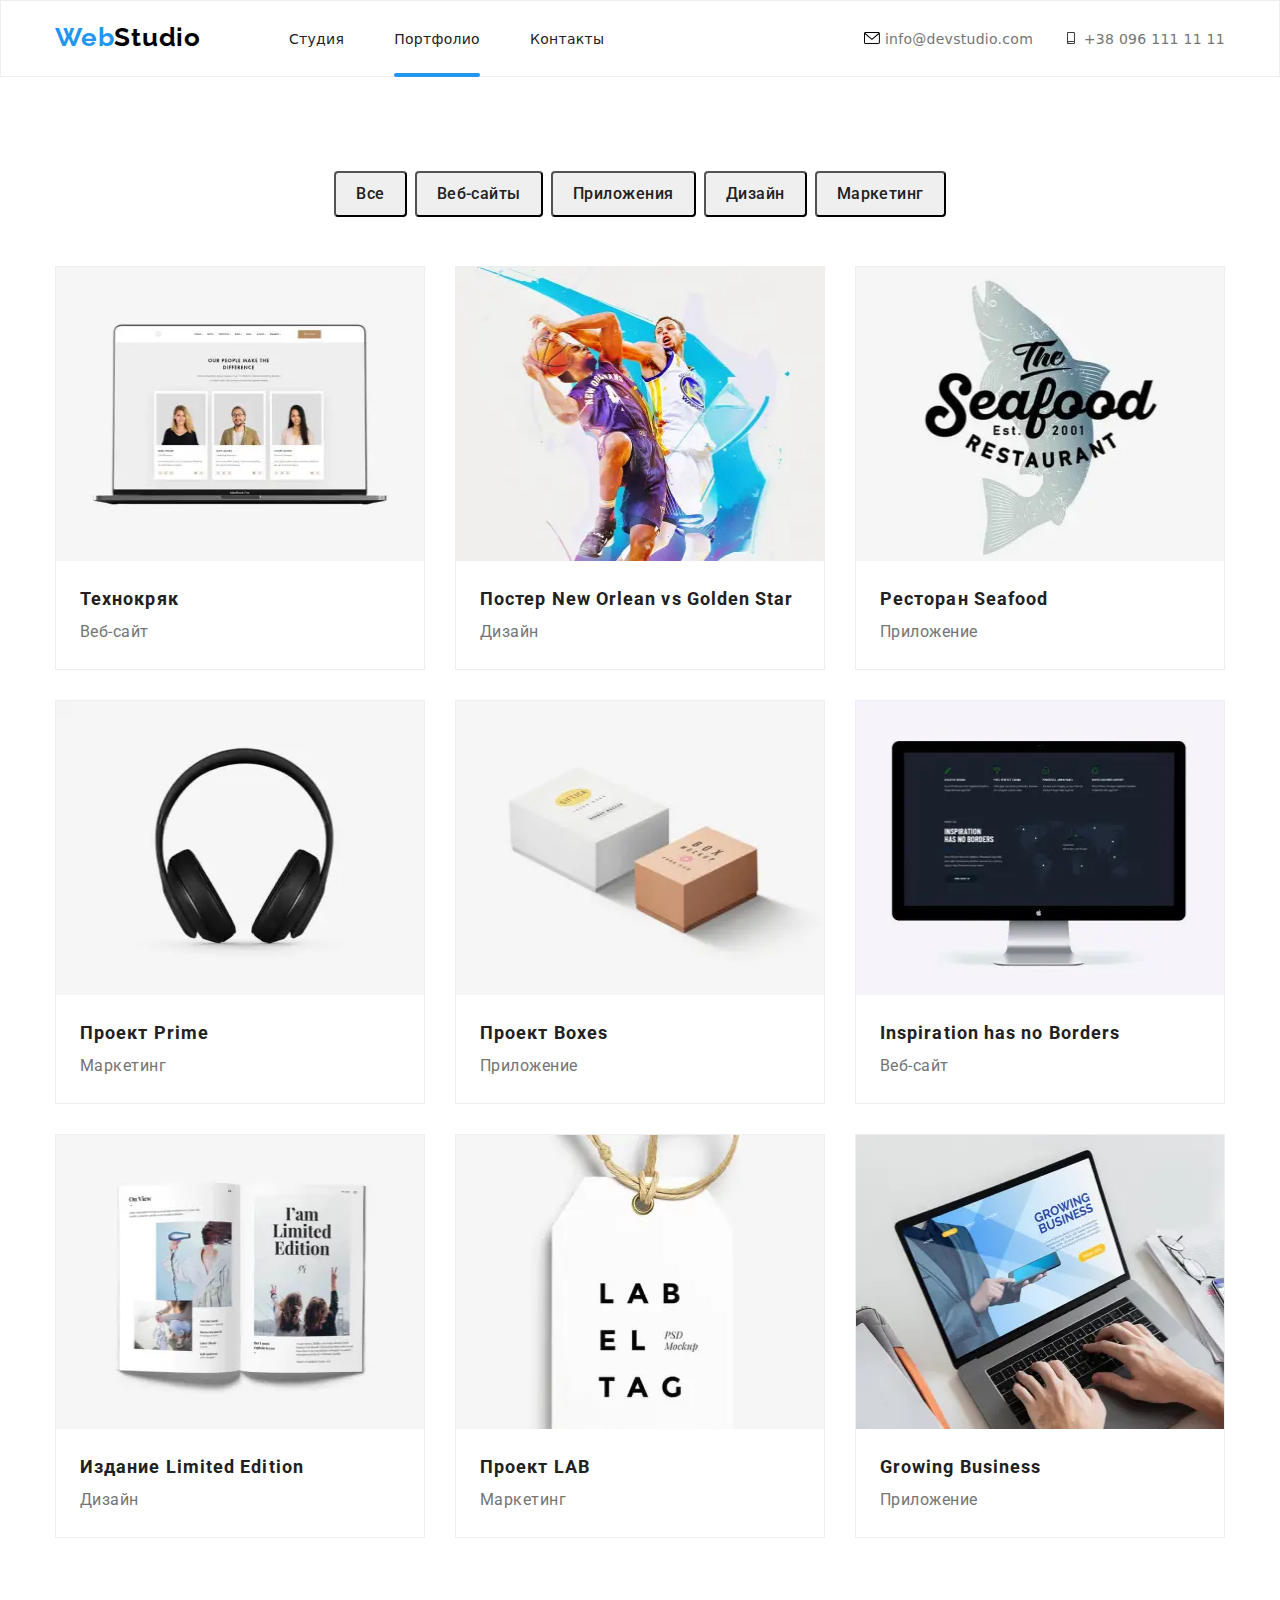
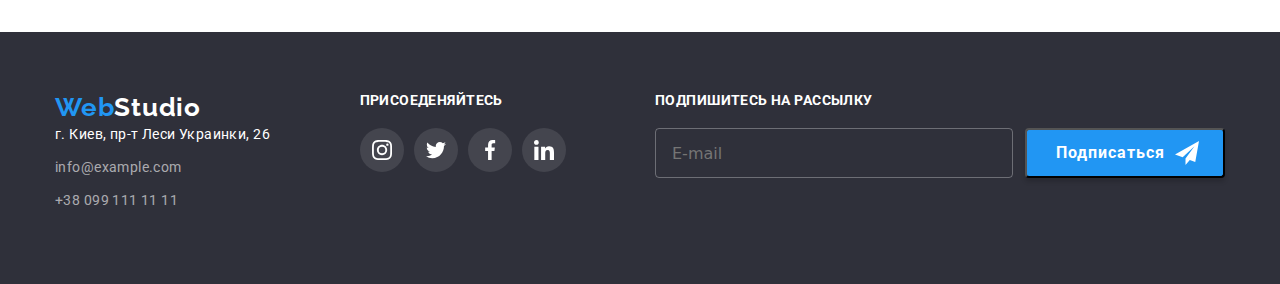
==== commit bf5a1b4c: "." ====
--- a/portfolio.html
+++ b/portfolio.html
@@ -120,11 +120,58 @@
             <li class="item">
               <a href=""
                 ><div class="projects-item-img-wrapper">
-                  <img
-                    class="projects-item-img"
-                    src="./images/Projects/display-macbook.jpg"
-                    alt="display-macbook"
-                  />
+                  <picture>
+                    <source
+                      srcset="
+                        ./images/Projects/macbook-desctop.webp    1x,
+                        ./images/Projects/macbook-desctop@2x.webp 2x
+                      "
+                      media="(min-width: 1200px)"
+                      type="image/webp"
+                    />
+                    <source
+                      srcset="
+                        ./images/Projects/macbook-desctop.jpg    1x,
+                        ./images/Projects/macbook-desctop@2x.jpg 2x
+                      "
+                      media="(min-width: 1200px)"
+                    />
+                    <source
+                      srcset="
+                        ./images/Projects/macbook-tablet.webp    1x,
+                        ./images/Projects/macbook-tablet@2x.webp 2x
+                      "
+                      media="(min-width: 768px)"
+                      type="image/webp"
+                    />
+                    <source
+                      srcset="
+                        ./images/Projects/macbook-tablet.jpg    1x,
+                        ./images/Projects/macbook-tablet@2x.jpg 2x
+                      "
+                      media="(min-width: 768px)"
+                    />
+                    <source
+                      srcset="
+                        ./images/Projects/macbook-mobile.webp    1x,
+                        ./images/Projects/macbook-mobile@2x.webp 2x
+                      "
+                      media="(min-width: 320px)"
+                      type="image/webp"
+                    />
+                    <source
+                      srcset="
+                        ./images/Projects/macbook-mobile.jpg    1x,
+                        ./images/Projects/macbook-mobile@2x.jpg 2x
+                      "
+                      media="(min-width: 320px)"
+                    />
+                    <img
+                      class="projects-item-img"
+                      src="./images/Projects/macbook-mobile.jpg"
+                      alt="display-macbook"
+                    />
+                  </picture>
                   <div class="overlay">
                     <p class="overlay-text">
                       Технокряк это современная площадка распространения
@@ -141,11 +188,59 @@
             <li class="item">
               <a href=""
                 ><div class="projects-item-img-wrapper">
-                  <img
-                    class="projects-item-img"
-                    src="./images/Projects/play-basketboll.jpg"
-                    alt="play-basketboll"
-                  />
+                  <picture>
+                    <source
+                      srcset="
+                        ./images/Projects/basketboll-desctop.webp    1x,
+                        ./images/Projects/basketboll-desctop@2x.webp 2x
+                      "
+                      media="(min-width: 1200px)"
+                      type="image/webp"
+                    />
+                    <source
+                      srcset="
+                        ./images/Projects/basketboll-desctop.jpg    1x,
+                        ./images/Projects/basketboll-desctop@2x.jpg 2x
+                      "
+                      media="(min-width: 1200px)"
+                    />
+                    <source
+                      srcset="
+                        ./images/Projects/basketboll-tablet.webp    1x,
+                        ./images/Projects/basketboll-tablet@2x.webp 2x
+                      "
+                      media="(min-width: 768px)"
+                      type="image/webp"
+                    />
+                    <source
+                      srcset="
+                        ./images/Projects/basketboll-tablet.jpg    1x,
+                        ./images/Projects/basketboll-tablet@2x.jpg 2x
+                      "
+                      media="(min-width: 768px)"
+                    />
+                    <source
+                      srcset="
+                        ./images/Projects/basketboll-mobile.webp    1x,
+                        ./images/Projects/basketboll-mobile@2x.webp 2x
+                      "
+                      media="(min-width: 320px)"
+                      type="image/webp"
+                    />
+                    <source
+                      srcset="
+                        ./images/Projects/basketboll-mobile.jpg    1x,
+                        ./images/Projects/basketboll-mobile@2x.jpg 2x
+                      "
+                      media="(min-width: 320px)"
+                    />
+                    <img
+                      class="projects-item-img"
+                      src="./images/Projects/basketboll-mobile.jpg"
+                      alt="play-basketboll"
+                    />
+                  </picture>
+
                   <div class="overlay">
                     <p class="overlay-text">
                       Технокряк это современная площадка распространения
@@ -162,11 +257,59 @@
             <li class="item">
               <a href=""
                 ><div class="projects-item-img-wrapper">
-                  <img
-                    class="projects-item-img"
-                    src="./images/Projects/seafood.jpg"
-                    alt="seafood"
-                  />
+                  <picture>
+                    <source
+                      srcset="
+                        ./images/Projects/seafood-desctop.webp    1x,
+                        ./images/Projects/seafood-desctop@2x.webp 2x
+                      "
+                      media="(min-width: 1200px)"
+                      type="image/webp"
+                    />
+                    <source
+                      srcset="
+                        ./images/Projects/seafood-desctop.jpg    1x,
+                        ./images/Projects/seafood-desctop@2x.jpg 2x
+                      "
+                      media="(min-width: 1200px)"
+                    />
+                    <source
+                      srcset="
+                        ./images/Projects/seafood-tablet.webp    1x,
+                        ./images/Projects/seafood-tablet@2x.webp 2x
+                      "
+                      media="(min-width: 768px)"
+                      type="image/webp"
+                    />
+                    <source
+                      srcset="
+                        ./images/Projects/seafood-tablet.jpg    1x,
+                        ./images/Projects/seafood-tablet@2x.jpg 2x
+                      "
+                      media="(min-width: 768px)"
+                    />
+                    <source
+                      srcset="
+                        ./images/Projects/seafood-mobile.webp    1x,
+                        ./images/Projects/seafood-mobile@2x.webp 2x
+                      "
+                      media="(min-width: 320px)"
+                      type="image/webp"
+                    />
+                    <source
+                      srcset="
+                        ./images/Projects/seafood-mobile.jpg    1x,
+                        ./images/Projects/seafood-mobile@2x.jpg 2x
+                      "
+                      media="(min-width: 320px)"
+                    />
+                    <img
+                      class="projects-item-img"
+                      src="./images/Projects/seafood-mobile.jpg"
+                      alt="play-basketboll"
+                    />
+                  </picture>
+
                   <div class="overlay">
                     <p class="overlay-text">
                       Технокряк это современная площадка распространения
@@ -183,11 +326,59 @@
             <li class="item">
               <a href="">
                 <div class="projects-item-img-wrapper">
-                  <img
-                    class="projects-item-img"
-                    src="./images/Projects/headphones.jpg"
-                    alt="headphones"
-                  />
+                  <picture>
+                    <source
+                      srcset="
+                        ./images/Projects/headphones-desctop.webp    1x,
+                        ./images/Projects/headphones-desctop@2x.webp 2x
+                      "
+                      media="(min-width: 1200px)"
+                      type="image/webp"
+                    />
+                    <source
+                      srcset="
+                        ./images/Projects/headphones-desctop.jpg    1x,
+                        ./images/Projects/headphones-desctop@2x.jpg 2x
+                      "
+                      media="(min-width: 1200px)"
+                    />
+                    <source
+                      srcset="
+                        ./images/Projects/headphones-tablet.webp    1x,
+                        ./images/Projects/headphones-tablet@2x.webp 2x
+                      "
+                      media="(min-width: 768px)"
+                      type="image/webp"
+                    />
+                    <source
+                      srcset="
+                        ./images/Projects/headphones-tablet.jpg    1x,
+                        ./images/Projects/headphones-tablet@2x.jpg 2x
+                      "
+                      media="(min-width: 768px)"
+                    />
+                    <source
+                      srcset="
+                        ./images/Projects/headphones-mobile.webp    1x,
+                        ./images/Projects/headphones-mobile@2x.webp 2x
+                      "
+                      media="(min-width: 320px)"
+                      type="image/webp"
+                    />
+                    <source
+                      srcset="
+                        ./images/Projects/headphones-mobile.jpg    1x,
+                        ./images/Projects/headphones-mobile@2x.jpg 2x
+                      "
+                      media="(min-width: 320px)"
+                    />
+                    <img
+                      class="projects-item-img"
+                      src="./images/Projects/headphones-mobile.jpg"
+                      alt="play-basketboll"
+                    />
+                  </picture>
+
                   <div class="overlay">
                     <p class="overlay-text">
                       Технокряк это современная площадка распространения
@@ -204,11 +395,59 @@
             <li class="item">
               <a href="">
                 <div class="projects-item-img-wrapper">
-                  <img
-                    class="projects-item-img"
-                    src="./images/Projects/boxes.jpg"
-                    alt="boxes"
-                  />
+                  <picture>
+                    <source
+                      srcset="
+                        ./images/Projects/boxes-desctop.webp    1x,
+                        ./images/Projects/boxes-desctop@2x.webp 2x
+                      "
+                      media="(min-width: 1200px)"
+                      type="image/webp"
+                    />
+                    <source
+                      srcset="
+                        ./images/Projects/boxes-desctop.jpg    1x,
+                        ./images/Projects/boxes-desctop@2x.jpg 2x
+                      "
+                      media="(min-width: 1200px)"
+                    />
+                    <source
+                      srcset="
+                        ./images/Projects/boxes-tablet.webp    1x,
+                        ./images/Projects/boxes-tablet@2x.webp 2x
+                      "
+                      media="(min-width: 768px)"
+                      type="image/webp"
+                    />
+                    <source
+                      srcset="
+                        ./images/Projects/boxes-tablet.jpg    1x,
+                        ./images/Projects/boxes-tablet@2x.jpg 2x
+                      "
+                      media="(min-width: 768px)"
+                    />
+                    <source
+                      srcset="
+                        ./images/Projects/boxes-mobile.webp    1x,
+                        ./images/Projects/boxes-mobile@2x.webp 2x
+                      "
+                      media="(min-width: 320px)"
+                      type="image/webp"
+                    />
+                    <source
+                      srcset="
+                        ./images/Projects/boxes-mobile.jpg    1x,
+                        ./images/Projects/boxes-mobile@2x.jpg 2x
+                      "
+                      media="(min-width: 320px)"
+                    />
+                    <img
+                      class="projects-item-img"
+                      src="./images/Projects/boxes-mobile.jpg"
+                      alt="boxes"
+                    />
+                  </picture>
+
                   <div class="overlay">
                     <p class="overlay-text">
                       Технокряк это современная площадка распространения
@@ -226,11 +465,59 @@
             <li class="item">
               <a href="">
                 <div class="projects-item-img-wrapper">
-                  <img
-                    class="projects-item-img"
-                    src="./images/Projects/monitor-of-computer.jpg"
-                    alt="monitor of computer"
-                  />
+                  <picture>
+                    <source
+                      srcset="
+                        ./images/Projects/monitor-desctop.webp    1x,
+                        ./images/Projects/monitor-desctop@2x.webp 2x
+                      "
+                      media="(min-width: 1200px)"
+                      type="image/webp"
+                    />
+                    <source
+                      srcset="
+                        ./images/Projects/monitor-desctop.jpg    1x,
+                        ./images/Projects/monitor-desctop@2x.jpg 2x
+                      "
+                      media="(min-width: 1200px)"
+                    />
+                    <source
+                      srcset="
+                        ./images/Projects/monitor-tablet.webp    1x,
+                        ./images/Projects/monitor-tablet@2x.webp 2x
+                      "
+                      media="(min-width: 768px)"
+                      type="image/webp"
+                    />
+                    <source
+                      srcset="
+                        ./images/Projects/monitor-tablet.jpg    1x,
+                        ./images/Projects/monitor-tablet@2x.jpg 2x
+                      "
+                      media="(min-width: 768px)"
+                    />
+                    <source
+                      srcset="
+                        ./images/Projects/monitor-mobile.webp    1x,
+                        ./images/Projects/monitor-mobile@2x.webp 2x
+                      "
+                      media="(min-width: 320px)"
+                      type="image/webp"
+                    />
+                    <source
+                      srcset="
+                        ./images/Projects/monitor-mobile.jpg    1x,
+                        ./images/Projects/monitor-mobile@2x.jpg 2x
+                      "
+                      media="(min-width: 320px)"
+                    />
+                    <img
+                      class="projects-item-img"
+                      src="./images/Projects/monitor-mobile.jpg"
+                      alt="monitor of computer"
+                    />
+                  </picture>
+
                   <div class="overlay">
                     <p class="overlay-text">
                       Технокряк это современная площадка распространения
@@ -250,11 +537,59 @@
             <li class="item">
               <a href="">
                 <div class="projects-item-img-wrapper">
-                  <img
-                    class="projects-item-img"
-                    src="./images/Projects/book.jpg"
-                    alt="book"
-                  />
+                  <picture>
+                    <source
+                      srcset="
+                        ./images/Projects/book-desctop.webp    1x,
+                        ./images/Projects/book-desctop@2x.webp 2x
+                      "
+                      media="(min-width: 1200px)"
+                      type="image/webp"
+                    />
+                    <source
+                      srcset="
+                        ./images/Projects/book-desctop.jpg    1x,
+                        ./images/Projects/book-desctop@2x.jpg 2x
+                      "
+                      media="(min-width: 1200px)"
+                    />
+                    <source
+                      srcset="
+                        ./images/Projects/book-tablet.webp    1x,
+                        ./images/Projects/book-tablet@2x.webp 2x
+                      "
+                      media="(min-width: 768px)"
+                      type="image/webp"
+                    />
+                    <source
+                      srcset="
+                        ./images/Projects/book-tablet.jpg    1x,
+                        ./images/Projects/book-tablet@2x.jpg 2x
+                      "
+                      media="(min-width: 768px)"
+                    />
+                    <source
+                      srcset="
+                        ./images/Projects/book-mobile.webp    1x,
+                        ./images/Projects/book-mobile@2x.webp 2x
+                      "
+                      media="(min-width: 320px)"
+                      type="image/webp"
+                    />
+                    <source
+                      srcset="
+                        ./images/Projects/book-mobile.jpg    1x,
+                        ./images/Projects/book-mobile@2x.jpg 2x
+                      "
+                      media="(min-width: 320px)"
+                    />
+                    <img
+                      class="projects-item-img"
+                      src="./images/Projects/book-mobile.jpg"
+                      alt="book"
+                    />
+                  </picture>
+
                   <div class="overlay">
                     <p class="overlay-text">
                       Технокряк это современная площадка распространения
@@ -271,11 +606,59 @@
             <li class="item">
               <a href="">
                 <div class="projects-item-img-wrapper">
-                  <img
-                    class="projects-item-img"
-                    src="./images/Projects/label.jpg"
-                    alt="label"
-                  />
+                  <picture>
+                    <source
+                      srcset="
+                        ./images/Projects/label-desctop.webp    1x,
+                        ./images/Projects/label-desctop@2x.webp 2x
+                      "
+                      media="(min-width: 1200px)"
+                      type="image/webp"
+                    />
+                    <source
+                      srcset="
+                        ./images/Projects/label-desctop.jpg    1x,
+                        ./images/Projects/label-desctop@2x.jpg 2x
+                      "
+                      media="(min-width: 1200px)"
+                    />
+                    <source
+                      srcset="
+                        ./images/Projects/label-tablet.webp    1x,
+                        ./images/Projects/label-tablet@2x.webp 2x
+                      "
+                      media="(min-width: 768px)"
+                      type="image/webp"
+                    />
+                    <source
+                      srcset="
+                        ./images/Projects/label-tablet.jpg    1x,
+                        ./images/Projects/label-tablet@2x.jpg 2x
+                      "
+                      media="(min-width: 768px)"
+                    />
+                    <source
+                      srcset="
+                        ./images/Projects/label-mobile.webp    1x,
+                        ./images/Projects/label-mobile@2x.webp 2x
+                      "
+                      media="(min-width: 320px)"
+                      type="image/webp"
+                    />
+                    <source
+                      srcset="
+                        ./images/Projects/label-mobile.jpg    1x,
+                        ./images/Projects/label-mobile@2x.jpg 2x
+                      "
+                      media="(min-width: 320px)"
+                    />
+                    <img
+                      class="projects-item-img"
+                      src="./images/Projects/label-mobile.jpg"
+                      alt="label"
+                    />
+                  </picture>
+
                   <div class="overlay">
                     <p class="overlay-text">
                       Технокряк это современная площадка распространения
@@ -293,11 +676,63 @@
             <li class="item">
               <a href=""
                 ><div class="projects-item-img-wrapper">
-                  <img
+                  <picture>
+                    <source
+                      srcset="
+                        ./images/Projects/keyboard-desctop.webp    1x,
+                        ./images/Projects/keyboard-desctop@2x.webp 2x
+                      "
+                      media="(min-width: 1200px)"
+                      type="image/webp"
+                    />
+                    <source
+                      srcset="
+                        ./images/Projects/keyboard-desctop.jpg    1x,
+                        ./images/Projects/keyboard-desctop@2x.jpg 2x
+                      "
+                      media="(min-width: 1200px)"
+                    />
+                    <source
+                      srcset="
+                        ./images/Projects/keyboard-tablet.webp    1x,
+                        ./images/Projects/keyboard-tablet@2x.webp 2x
+                      "
+                      media="(min-width: 768px)"
+                      type="image/webp"
+                    />
+                    <source
+                      srcset="
+                        ./images/Projects/keyboard-tablet.jpg    1x,
+                        ./images/Projects/keyboard-tablet@2x.jpg 2x
+                      "
+                      media="(min-width: 768px)"
+                    />
+                    <source
+                      srcset="
+                        ./images/Projects/keyboard-mobile.webp    1x,
+                        ./images/Projects/keyboard-mobile@2x.webp 2x
+                      "
+                      media="(min-width: 320px)"
+                      type="image/webp"
+                    />
+                    <source
+                      srcset="
+                        ./images/Projects/keyboard-mobile.jpg    1x,
+                        ./images/Projects/keyboard-mobile@2x.jpg 2x
+                      "
+                      media="(min-width: 320px)"
+                    />
+                    <img
+                      class="projects-item-img"
+                      src="./images/Projects/keyboard-mobile.jpg"
+                      alt="keyboard"
+                    />
+                  </picture>
+                  <!-- <img
                     class="projects-item-img"
                     src="./images/Projects/hands-on-keyboard.jpg"
                     alt="hands on keyboard"
-                  />
+                  /> -->
                   <div class="overlay">
                     <p class="overlay-text">
                       Технокряк это современная площадка распространения
--- a/css/portfolio.min.css
+++ b/css/portfolio.min.css
@@ -1,2 +1,2 @@
-.visually-hidden{position:absolute !important;clip:rect(1px 1px 1px 1px);clip:rect(1px, 1px, 1px, 1px);padding:0 !important;border:0 !important;height:1px !important;width:1px !important;overflow:hidden}*,*::before,*::after{margin:0;padding:0}body{font-family:"Roboto",sans-serif;font-style:normal}.list{list-style:none}.link{text-decoration:none}.adress{font-style:normal}img{display:block}@media screen and (min-width: 480px){.container{width:480px;margin:0 auto}.hero .container{width:360px;text-align:center}.header .container{position:relative;padding:0 15px}.command .container{width:480px}.clients .container{width:480px}.footer .container{display:block;width:480px;height:603px;padding:60px 15px}.projects .container{width:480px;padding:60px 15px}}@media screen and (max-width: 479px){.hero .container{text-align:center}}@media screen and (min-width: 768px){.container{width:768px}.qualitys .container{display:flex;width:768px}.command .container{display:flex;width:768px}.clients .container{width:768px}.footer .container{display:flex;flex-wrap:wrap;justify-content:space-around;width:768px;height:463px;padding:60px 15px}.projects .container{width:768px;padding:60px 15px}}@media screen and (min-width: 1200px){.container{width:1200px}.hero .container{width:696px;text-align:center}.qualitys .container{display:flex;width:1200px}.container .about-list{display:flex;width:1200px;padding:0 15px;margin:0 auto}.command .container{display:flex;width:1200px}.clients .container{width:1200px}.footer .container{display:flex;justify-content:space-between;width:1200px;height:252px;padding:60px 15px}.projects .container{width:1200px;padding:94px 15px}}.logo-color{color:#000000}.logo-navigation-list-link{font-family:"Raleway",sans-serif;font-style:normal;font-weight:700;font-size:26px;line-height:1.19;letter-spacing:0.03em;color:#2196f3}@media screen and (min-width: 768px){.logo-navigation-list-link{font-size:24px;line-height:28px}}@media screen and (min-width: 1200px){.logo-navigation-list-link{font-size:26px;line-height:31px}}.navigation-btn{display:flex;flex-wrap:wrap;justify-content:start;margin-bottom:25px}.navigation-btn-item:not(:last-child){margin-right:8px;margin-bottom:15px}.potfolio-btn{font-family:"Roboto",sans-serif;font-weight:500;font-size:16px;line-height:1.63;letter-spacing:0.03em;color:#212121;padding:8px 20px;cursor:pointer;border-radius:4px;transition-duration:250ms;transition-timing-function:cubic-bezier(0.4, 0, 0.2, 1)}.potfolio-btn:hover,.potfolio-btn:focus{background-color:#2196f3;color:#ffffff}@media screen and (min-width: 768px){.navigation-btn{flex-wrap:nowrap;padding:0 63px}}@media screen and (min-width: 1200px){.navigation-btn{justify-content:center;margin-bottom:0}}.header{position:relative;border:1px solid #eeeeee}.header-link{font-weight:500;font-size:14px;line-height:1.14;letter-spacing:0.02em;color:#757575;transition-duration:250ms;transition-timing-function:cubic-bezier(0.4, 0, 0.2, 1)}.header-link:hover,.header-link:focus{color:#2196f3}.header-link-svg{display:inline-block;width:16px;height:12px;margin:auto;color:#757575}.header-link:hover .header-link-svg{fill:#2196f3}.header-tel-link{font-weight:500;font-size:14px;line-height:1.14;letter-spacing:0.02em;color:#757575;transition-duration:250ms;transition-timing-function:cubic-bezier(0.4, 0, 0.2, 1)}.header-tel-link:hover{color:#2196f3}.header-tel-link-svg{display:inline-block;width:16px;height:12px;margin-bottom:0}.header-tel-link:hover .header-tel-link-svg{fill:#2196f3}.nav{display:block;margin-bottom:60px}@media screen and (min-width: 768px){.nav{margin-bottom:0}.nav .nav{margin-left:93px}}@media screen and (min-width: 768px){.nav{margin-left:93px}}.navigation-list-item:not(:last-child){margin-bottom:40px}@media screen and (min-width: 768px){.navigation-list-item:not(:last-child){margin-bottom:0;margin-right:50px}}.menu-contacts .adress{margin:0 auto}@media screen and (min-width: 1200px){.header .adress .list{display:flex;margin-left:305px}}.header .adress .list .header-link{margin-right:30px}@media screen and (max-width: 767px){.header .adress .list .header-link{margin-right:0}}.header .navigation{display:flex;align-items:center;justify-content:space-between;min-height:80px}.navigation-list-link{font-weight:500;font-size:14px;line-height:1.14;letter-spacing:0.02em;color:#212121;transition-duration:250ms;transition-timing-function:cubic-bezier(0.4, 0, 0.2, 1)}.navigation-list-link:hover,.navigation-list-link:focus{color:#2196f3}.item-underline{display:inline-block;content:"";position:relative}.underline:after{display:block;position:absolute;content:"";width:100%;height:4px;background-color:#2196f3;border-radius:2px;margin-top:8px}@media screen and (min-width: 768px){.underline:after{margin-top:24px}}.menu-button{display:inline-flex;margin:0;padding:0;border:none;background-color:transparent}.menu-button:hover,.menu-button:focus{fill:#2196f3}@media screen and (min-width: 768px){.menu-button{display:none}}.menu-button .icon-cross{display:none}.menu-button.is-open .icon-cross{display:block}.menu-button.is-open .icon-menu{display:none}.menu-container{padding-top:60px;padding-bottom:60px;text-align:center;font-size:20px;background-color:#fff;box-shadow:0px 4px 8px rgba(0,0,0,0.04),0px 2px 4px rgba(0,0,0,0.08),0px 1px 3px rgba(0,0,0,0.16)}@media screen and (max-width: 767px){.menu-container{display:none;position:absolute;top:100%;left:0;width:100%;height:400px}.menu-container.is-open{display:block;z-index:99}}@media screen and (min-width: 768px){.menu-container{display:flex;padding:0;max-height:80px;flex-grow:1;justify-content:space-between;align-items:center}.menu-container .navigation-list{display:flex}.menu-container .menu-container{display:flex;box-shadow:none}}@media screen and (min-width: 768px){.menu-container{box-shadow:none}}.portfolio-title{font-family:"Roboto",sans-serif;font-weight:700;font-size:18px;line-height:2;letter-spacing:0.06em;color:#212121;margin:20px 24px 4px 24px}.potfolio-subtitle{font-family:"Roboto",sans-serif;font-weight:400;font-size:16px;line-height:1.86;letter-spacing:0.03em;color:#757575;margin:0px 24px 20px 24px}.projects-item{display:flex;justify-content:space-between;flex-wrap:wrap}.projects-item-img{overflow:hidden;width:100%;height:294px}.projects-item-img-wrapper{position:relative;overflow:hidden}.item{width:450px;height:404px;border:1px solid #eeeeee;transition-duration:50ms;transition-timing-function:cubic-bezier(0.4, 0, 0.2, 1)}.item:hover{box-shadow:0px 1px 1px rgba(0,0,0,0.12),0px 4px 4px rgba(0,0,0,0.06),1px 4px 6px rgba(0,0,0,0.16)}.item:not(:last-child){margin-bottom:15px}.overlay{position:absolute;top:0;left:0;display:flex;justify-content:center;align-items:end;padding:62px 24px;width:100%;height:100%;background:rgba(33,150,243,0.9);opacity:0;transform:translateY(100%);transition:500ms linear;transition-duration:250ms;transition-timing-function:cubic-bezier(0.4, 0, 0.2, 1)}.overlay-text{display:flex;font-family:Roboto;font-size:18px;font-style:normal;font-weight:400;line-height:28px;letter-spacing:0.03em;text-align:left;color:#ffffff}.item:hover .overlay{display:flex;opacity:1;transform:translateY(0%)}@media screen and (min-width: 768px){.item{width:354px;height:404px}.item:not(:last-child){margin-bottom:30px}}@media screen and (min-width: 1200px){.item{width:370px;height:404px}.item:nth-last-child(-n+3){margin-bottom:30px}.projects-item{display:flex}.projects-item .item{margin-right:26px;margin-bottom:30px}.projects-item .item:nth-child(3n){margin-right:0}.projects-item .item:nth-last-child(-n+3){margin-bottom:0}.projects-item .item:nth-child(-n+3){margin-top:34px}}.footer{background-color:#2f303a;max-width:1600px;margin:0 auto}.footer-logo-color{color:#ffffff}.footer-list{display:block;flex-direction:column;margin-bottom:60px}.footer-navigation-item{margin-bottom:9px}.footer-navigation-list-item{font-family:"Roboto",sans-serif;font-weight:400;font-size:14px;line-height:1.71;letter-spacing:0.03em;color:#ffffff}.footer-navigation-list-link,.footer-tel-link{font-family:"Roboto",sans-serif;font-weight:400;font-size:14px;line-height:1.71;letter-spacing:0.03em;color:rgba(255,255,255,0.6)}.footer-social-link-item{display:flex;justify-content:center;align-items:center;width:44px;height:44px;background-color:#fff;border-radius:50%;margin-top:20px;background:rgba(255,255,255,0.1);cursor:pointer;transition-duration:250ms;transition-timing-function:cubic-bezier(0.4, 0, 0.2, 1)}.footer-social-link-item:not(:last-child){margin-right:10px}.footer-social-link-item:hover{background-color:#2196f3}.footer-social-list-svg{width:20px;height:20px;fill:#fff}.footer-social-link{display:flex}.footer-contact-form-input{width:450px;height:50px;border:1px solid rgba(255,255,255,0.3);background-color:rgba(255,255,255,0);border-radius:4px;padding:16px;margin-right:12px;margin-bottom:20px}.footer-email-form{display:block}.footer.logo-navigation-list-link{margin-right:0}.adress{text-align:center}.adress.logo-navigation-list-link{display:block;margin-bottom:20px;margin-right:0}.social-link{text-align:center;margin-bottom:60px}.social-link-footer-title{font-family:"Roboto",sans-serif;font-style:normal;font-weight:700;font-size:14px;line-height:16px;letter-spacing:0.03em;color:#ffffff}.social-link-footer-list{display:flex;justify-content:center}.email-form{text-align:center}.email-form-title{height:16px;font-family:"Roboto",sans-serif;font-style:normal;font-weight:700;font-size:14px;line-height:16px;letter-spacing:0.03em;text-transform:uppercase;color:#ffffff;margin-bottom:20px}.email-form-btn{width:200px;height:50px;background:#2196f3;box-shadow:0px 4px 4px rgba(0,0,0,0.15);border-radius:4px;font-family:Roboto;font-style:normal;font-weight:bold;font-size:16px;line-height:30px;display:flex;align-items:center;text-align:center;letter-spacing:0.06em;padding-left:29px;margin-left:125px;color:#ffffff}.email-form-btn::after{content:"";width:24px;height:24px;margin-left:10px;background-image:url(../images/send.svg)}@media screen and (min-width: 1200px){.footer-contact-form-input{width:358px}.footer-email-form{display:flex}.email-form-btn{margin-left:0}.social-link{text-align:left}.email-form{text-align:left}.adress{text-align:left}}
+.visually-hidden{position:absolute !important;clip:rect(1px 1px 1px 1px);clip:rect(1px, 1px, 1px, 1px);padding:0 !important;border:0 !important;height:1px !important;width:1px !important;overflow:hidden}*,*::before,*::after{margin:0;padding:0}body.modal-open{font-family:"Roboto",sans-serif;font-style:normal;overflow:hidden}.list{list-style:none}.link{text-decoration:none}.adress{font-style:normal}img{display:block}.container{width:1200;padding:0 15px;margin:0 auto}@media screen and (min-width: 320px) and (max-width: 479px){.container{width:100%;margin:0 auto}.clients .container{padding-top:60px;padding-bottom:60px}.qualitys .container{padding-top:60px;padding-bottom:60px}.footer .container{padding-top:60px;padding-bottom:60px}.command .container{padding-top:60px;padding-bottom:60px}}@media screen and (min-width: 480px){.container{width:480px;margin:0 auto}.hero .container{text-align:center}.header .container{padding:0 15px}.qualitys .container{padding-top:60px;padding-bottom:60px}.command .container{width:480px;padding-top:60px;padding-bottom:60px}.clients .container{width:480px;padding-top:60px;padding-bottom:60px}.footer .container{display:block;width:480px;height:603px;padding:60px 15px}.projects .container{width:480px;padding:60px 15px}}@media screen and (max-width: 479px){.hero .container{text-align:center}}@media screen and (min-width: 768px){.container{width:768px}.qualitys .container{display:flex;width:768px}.command .container{width:768px}.clients .container{width:768px}.footer .container{display:flex;flex-wrap:wrap;justify-content:space-around;width:768px;height:463px;padding:60px 15px}.projects .container{width:768px;padding:60px 15px}}@media screen and (min-width: 1200px){.container{width:1200px}.hero .container{text-align:center}.qualitys .container{display:flex;width:1200px}.about .container{padding-bottom:94px}.command .container{width:1200px}.clients .container{width:1200px}.footer .container{display:flex;justify-content:space-between;width:1200px;height:252px;padding:60px 15px}.projects .container{width:1200px;padding:94px 15px}}.logo-color{color:#000000}.logo-navigation-list-link{font-family:"Raleway",sans-serif;font-style:normal;font-weight:700;font-size:26px;line-height:1.19;letter-spacing:0.03em;color:#2196f3}@media screen and (min-width: 768px){.logo-navigation-list-link{font-size:24px;line-height:28px}}@media screen and (min-width: 1200px){.logo-navigation-list-link{font-size:26px;line-height:31px}}.navigation-btn{display:flex;flex-wrap:wrap;justify-content:start;margin-bottom:25px}.navigation-btn-item:not(:last-child){margin-right:8px;margin-bottom:15px}.potfolio-btn{font-family:"Roboto",sans-serif;font-weight:500;font-size:16px;line-height:1.63;letter-spacing:0.03em;color:#212121;padding:8px 20px;cursor:pointer;border-radius:4px;transition-duration:250ms;transition-timing-function:cubic-bezier(0.4, 0, 0.2, 1)}.potfolio-btn:hover,.potfolio-btn:focus{background-color:#2196f3;color:#ffffff}@media screen and (min-width: 768px){.navigation-btn{flex-wrap:nowrap;padding:0 63px}}@media screen and (min-width: 1200px){.navigation-btn{justify-content:center;margin-bottom:0}}.header{position:relative;border:1px solid #eeeeee}.header-link{font-weight:500;font-size:14px;line-height:1.14;letter-spacing:0.02em;color:#757575;transition-duration:250ms;transition-timing-function:cubic-bezier(0.4, 0, 0.2, 1)}.header-link:hover,.header-link:focus{color:#2196f3}.header-link-svg{display:inline-block;width:16px;height:12px;margin:auto;color:#757575}.header-link:hover .header-link-svg{fill:#2196f3}.header-tel-link{font-weight:500;font-size:14px;line-height:1.14;letter-spacing:0.02em;color:#757575;transition-duration:250ms;transition-timing-function:cubic-bezier(0.4, 0, 0.2, 1)}.header-tel-link:hover{color:#2196f3}.header-tel-link-svg{display:inline-block;width:16px;height:12px;margin-bottom:0}.header-tel-link:hover .header-tel-link-svg{fill:#2196f3}.nav{display:block;margin-bottom:60px}@media screen and (min-width: 768px){.nav{margin-bottom:0}.nav .nav{margin-left:93px}}@media screen and (min-width: 768px){.nav{margin-left:88px}}.navigation-list-item:not(:last-child){margin-bottom:40px}@media screen and (min-width: 768px){.navigation-list-item:not(:last-child){margin-bottom:0;margin-right:50px}}@media screen and (min-width: 1200px){.header .adress .list{display:flex}.header .adress .list:not(:last-child){margin-right:30px}}@media screen and (max-width: 767px){.header .adress .list .header-link{margin-right:0}}.header .navigation{display:flex;align-items:center;justify-content:space-between;padding-top:18px;padding-bottom:17px}@media screen and (min-width: 1200px){.header .navigation{padding-top:21px;padding-bottom:23px}}.navigation-list-link{font-weight:500;font-size:14px;line-height:1.14;letter-spacing:0.02em;color:#212121;transition-duration:250ms;transition-timing-function:cubic-bezier(0.4, 0, 0.2, 1)}.navigation-list-link:hover,.navigation-list-link:focus{color:#2196f3}.item-underline{display:inline-block;content:"";position:relative}.underline:after{display:block;position:absolute;content:"";width:100%;height:4px;background-color:#2196f3;border-radius:2px;margin-top:8px}@media screen and (min-width: 768px){.underline:after{margin-top:24px}}.menu-button{display:inline-flex;margin:0;padding:0;border:none;background-color:transparent}.menu-button:hover,.menu-button:focus{fill:#2196f3}@media screen and (min-width: 768px){.menu-button{display:none}}.menu-button .icon-cross{display:none}.menu-button.is-open .icon-cross{display:block}.menu-button.is-open .icon-menu{display:none}.menu-container{padding-top:60px;padding-bottom:60px;text-align:center;font-size:20px;background-color:#fff;box-shadow:0px 4px 8px rgba(0,0,0,0.04),0px 2px 4px rgba(0,0,0,0.08),0px 1px 3px rgba(0,0,0,0.16)}@media screen and (max-width: 767px){.menu-container{display:none;position:absolute;top:100%;left:0;width:100%;height:400px}.menu-container.is-open{display:block;z-index:99}}@media screen and (min-width: 768px){.menu-container{display:flex;padding:0;max-height:80px;flex-grow:1;justify-content:space-between;align-items:center}.menu-container .navigation-list{display:flex}.menu-container .menu-container{display:flex;box-shadow:none}}@media screen and (min-width: 768px){.menu-container{box-shadow:none}}@media screen and (min-width: 1200px){.header-link{margin-right:30px}}@media screen and (max-width: 1199px) and (min-width: 768px){.header-link,.header-tel-link{color:#757575;font-style:normal;font-weight:500;font-size:12px;line-height:1.2}.menu-contacts .adress{margin-left:84px}}.portfolio-title{font-family:"Roboto",sans-serif;font-weight:700;font-size:18px;line-height:2;letter-spacing:0.06em;color:#212121;padding-top:20px;padding-left:24px}.potfolio-subtitle{font-family:"Roboto",sans-serif;font-weight:400;font-size:16px;line-height:1.86;letter-spacing:0.03em;color:#757575;padding:0px 24px 20px 24px}.projects-item{display:flex;justify-content:space-between;flex-wrap:wrap}.projects-item-img{overflow:hidden;width:100%;height:294px}.projects-item-img-wrapper{position:relative;overflow:hidden}.item{width:450px;height:404px;border:1px solid #eeeeee;transition-duration:50ms;transition-timing-function:cubic-bezier(0.4, 0, 0.2, 1)}.item:hover{box-shadow:0px 1px 1px rgba(0,0,0,0.12),0px 4px 4px rgba(0,0,0,0.06),1px 4px 6px rgba(0,0,0,0.16)}.item:not(:last-child){margin-bottom:30px}.overlay{position:absolute;top:0;left:0;display:flex;justify-content:center;align-items:end;padding:62px 24px;width:100%;height:100%;background:rgba(33,150,243,0.9);opacity:0;transform:translateY(100%);transition:500ms linear;transition-duration:250ms;transition-timing-function:cubic-bezier(0.4, 0, 0.2, 1)}.overlay-text{display:flex;font-family:Roboto;font-size:18px;font-style:normal;font-weight:400;line-height:28px;letter-spacing:0.03em;text-align:left;color:#ffffff}.item:hover .overlay{display:flex;opacity:1;transform:translateY(0%)}@media screen and (min-width: 768px){.item{width:354px;height:404px}.item:not(:last-child){margin-bottom:30px}}@media screen and (min-width: 1200px){.item{width:370px;height:404px}.item:nth-last-child(-n+3){margin-bottom:30px}.projects-item{display:flex}.projects-item .item{margin-right:26px;margin-bottom:30px}.projects-item .item:nth-child(3n){margin-right:0}.projects-item .item:nth-last-child(-n+3){margin-bottom:0}.projects-item .item:nth-child(-n+3){margin-top:34px}}.footer{background-color:#2f303a;max-width:1600px;margin:0 auto}.footer-logo-color{color:#ffffff}.footer-list{display:block;flex-direction:column;margin-bottom:60px}.footer-navigation-item{margin-bottom:9px}.footer-navigation-list-item{font-family:"Roboto",sans-serif;font-weight:400;font-size:14px;line-height:1.71;letter-spacing:0.03em;color:#ffffff}.footer-navigation-list-link,.footer-tel-link{font-family:"Roboto",sans-serif;font-weight:400;font-size:14px;line-height:1.71;letter-spacing:0.03em;color:rgba(255,255,255,0.6)}.footer-social-link-item{display:flex;justify-content:center;align-items:center;width:44px;height:44px;background-color:#fff;border-radius:50%;margin-top:20px;background:rgba(255,255,255,0.1);cursor:pointer;transition-duration:250ms;transition-timing-function:cubic-bezier(0.4, 0, 0.2, 1)}.footer-social-link-item:not(:last-child){margin-right:10px}.footer-social-link-item:hover{background-color:#2196f3}.footer-social-list-svg{width:20px;height:20px;fill:#fff}.footer-social-link{display:flex}.footer-contact-form-input{width:100%;height:50px;border:1px solid rgba(255,255,255,0.3);background-color:rgba(255,255,255,0);border-radius:4px;padding:16px;margin-right:12px;margin-bottom:20px}.footer-email-form{display:block}.footer.logo-navigation-list-link{margin-right:0}.adress{text-align:center}.adress.logo-navigation-list-link{display:block;margin-bottom:20px;margin-right:0}.social-link{text-align:center;margin-bottom:60px}.social-link-footer-title{font-family:"Roboto",sans-serif;font-style:normal;font-weight:700;font-size:14px;line-height:16px;letter-spacing:0.03em;color:#ffffff}.social-link-footer-list{display:flex;justify-content:center}.email-form{text-align:center}.email-form-title{height:16px;font-family:"Roboto",sans-serif;font-style:normal;font-weight:700;font-size:14px;line-height:16px;letter-spacing:0.03em;text-transform:uppercase;color:#ffffff;margin-bottom:20px}.email-form-btn{width:200px;height:50px;background:#2196f3;box-shadow:0px 4px 4px rgba(0,0,0,0.15);border-radius:4px;font-family:Roboto;font-style:normal;font-weight:bold;font-size:16px;line-height:30px;display:flex;align-items:center;text-align:center;letter-spacing:0.06em;padding-left:29px;margin:0 auto;color:#ffffff}.email-form-btn::after{content:"";width:24px;height:24px;margin-left:10px;background-image:url(../images/send.svg)}@media screen and (max-width: 1199px) and (min-width: 768px){.email-form{width:450px}}@media screen and (min-width: 1200px){.footer-contact-form-input{width:358px}.footer-email-form{display:flex}.email-form-btn{margin-left:0}.social-link{text-align:left}.email-form{text-align:left}.adress{text-align:left}}
 /*# sourceMappingURL=portfolio.min.css.map */